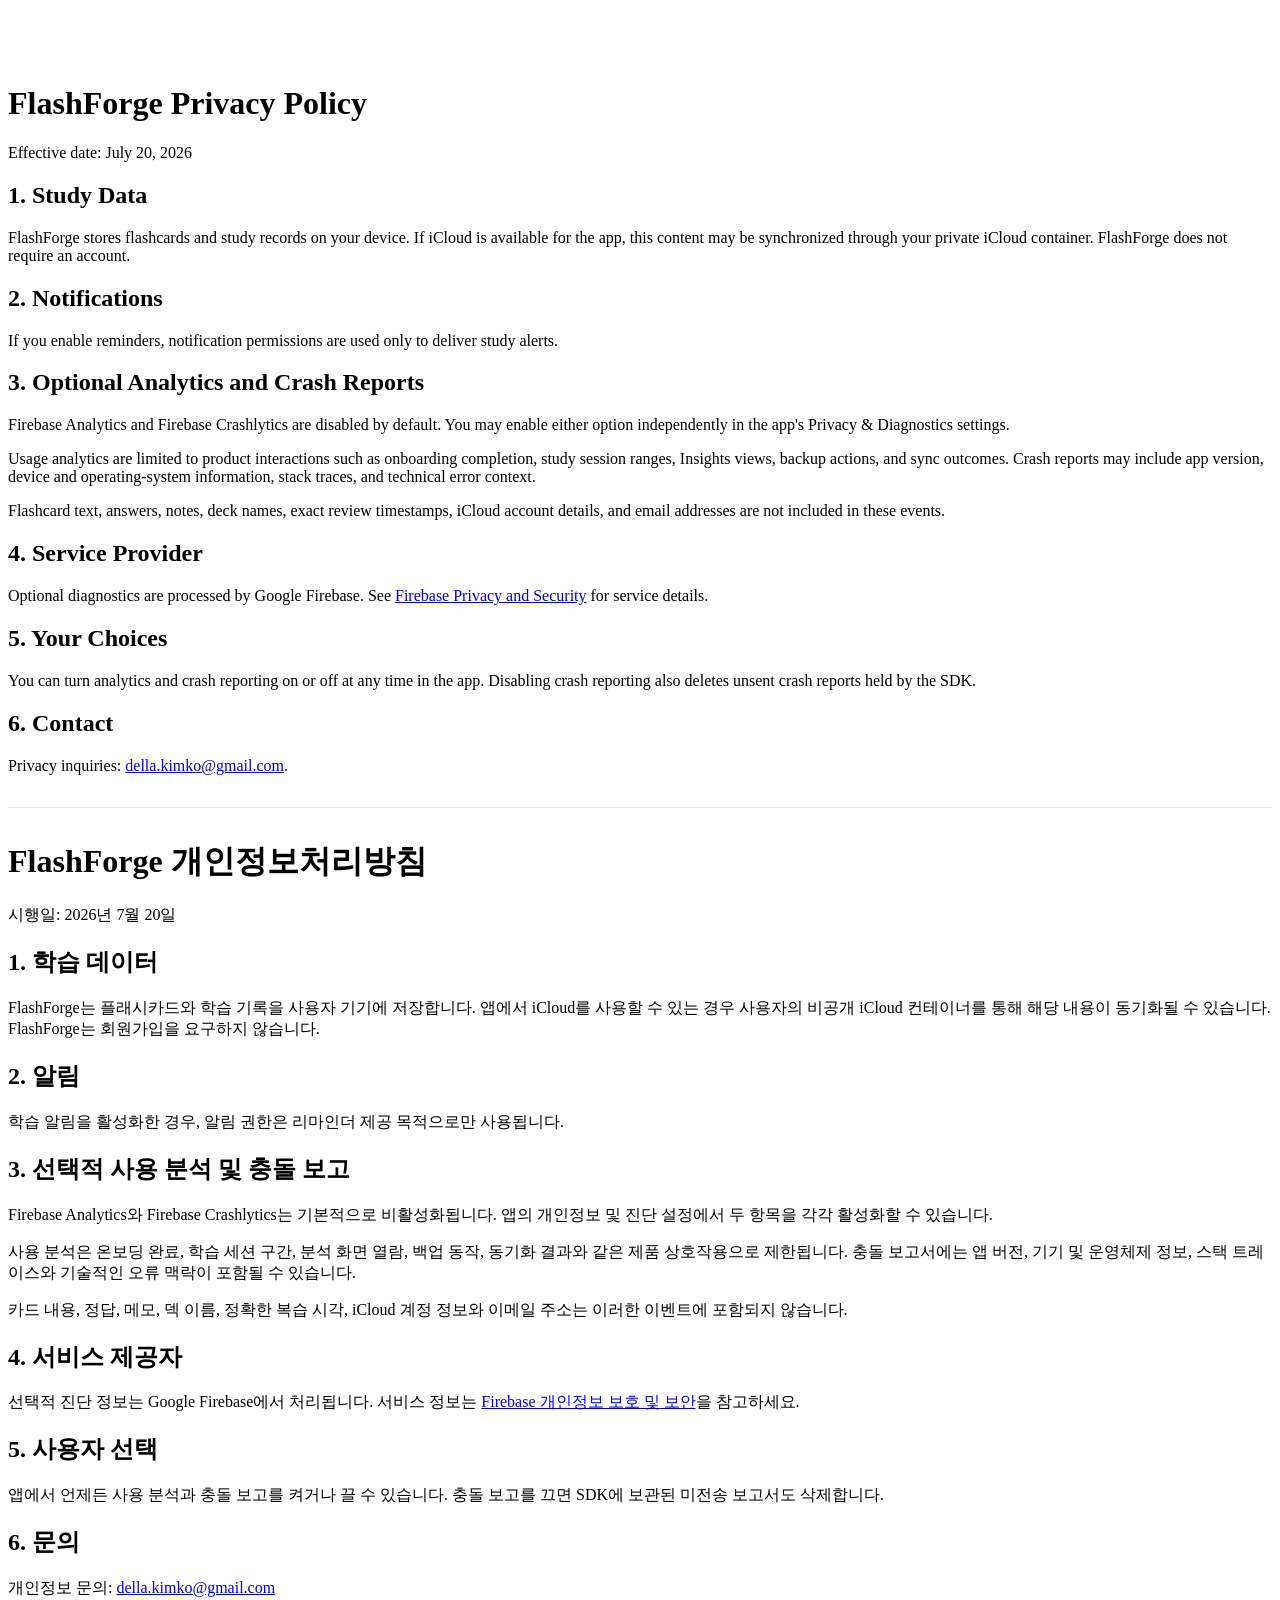
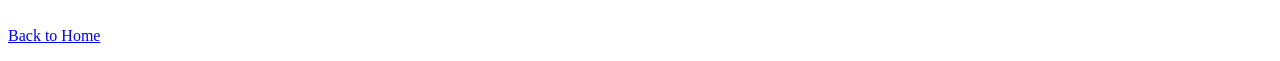
==== docs/privacy.html @ 67a9d77d "#1 동의 기반 Firebase 분석과 충돌 보고를 추가" ====
<!DOCTYPE html>
<html lang="en">
<head>
  <meta charset="UTF-8">
  <meta name="viewport" content="width=device-width, initial-scale=1.0">
  <title>FlashForge Privacy Policy</title>
  <link rel="preconnect" href="https://fonts.googleapis.com">
  <link rel="preconnect" href="https://fonts.gstatic.com" crossorigin>
  <link href="https://fonts.googleapis.com/css2?family=Space+Grotesk:wght@400;500;700&family=Noto+Sans+KR:wght@400;500;700&display=swap" rel="stylesheet">
  <link rel="stylesheet" href="assets/styles.css">
</head>
<body>
  <main class="section container" style="padding-top: 56px;">
    <h1>FlashForge Privacy Policy</h1>
    <p>Effective date: July 20, 2026</p>

    <h2>1. Study Data</h2>
    <p>FlashForge stores flashcards and study records on your device. If iCloud is available for the app, this content may be synchronized through your private iCloud container. FlashForge does not require an account.</p>

    <h2>2. Notifications</h2>
    <p>If you enable reminders, notification permissions are used only to deliver study alerts.</p>

    <h2>3. Optional Analytics and Crash Reports</h2>
    <p>Firebase Analytics and Firebase Crashlytics are disabled by default. You may enable either option independently in the app's Privacy &amp; Diagnostics settings.</p>
    <p>Usage analytics are limited to product interactions such as onboarding completion, study session ranges, Insights views, backup actions, and sync outcomes. Crash reports may include app version, device and operating-system information, stack traces, and technical error context.</p>
    <p>Flashcard text, answers, notes, deck names, exact review timestamps, iCloud account details, and email addresses are not included in these events.</p>

    <h2>4. Service Provider</h2>
    <p>Optional diagnostics are processed by Google Firebase. See <a href="https://firebase.google.com/support/privacy" target="_blank" rel="noreferrer">Firebase Privacy and Security</a> for service details.</p>

    <h2>5. Your Choices</h2>
    <p>You can turn analytics and crash reporting on or off at any time in the app. Disabling crash reporting also deletes unsent crash reports held by the SDK.</p>

    <h2>6. Contact</h2>
    <p>Privacy inquiries: <a href="mailto:della.kimko@gmail.com">della.kimko@gmail.com</a>.</p>

    <hr style="margin: 32px 0; border: 0; border-top: 1px solid #dbe5f3;">

    <h1>FlashForge 개인정보처리방침</h1>
    <p>시행일: 2026년 7월 20일</p>

    <h2>1. 학습 데이터</h2>
    <p>FlashForge는 플래시카드와 학습 기록을 사용자 기기에 저장합니다. 앱에서 iCloud를 사용할 수 있는 경우 사용자의 비공개 iCloud 컨테이너를 통해 해당 내용이 동기화될 수 있습니다. FlashForge는 회원가입을 요구하지 않습니다.</p>

    <h2>2. 알림</h2>
    <p>학습 알림을 활성화한 경우, 알림 권한은 리마인더 제공 목적으로만 사용됩니다.</p>

    <h2>3. 선택적 사용 분석 및 충돌 보고</h2>
    <p>Firebase Analytics와 Firebase Crashlytics는 기본적으로 비활성화됩니다. 앱의 개인정보 및 진단 설정에서 두 항목을 각각 활성화할 수 있습니다.</p>
    <p>사용 분석은 온보딩 완료, 학습 세션 구간, 분석 화면 열람, 백업 동작, 동기화 결과와 같은 제품 상호작용으로 제한됩니다. 충돌 보고서에는 앱 버전, 기기 및 운영체제 정보, 스택 트레이스와 기술적인 오류 맥락이 포함될 수 있습니다.</p>
    <p>카드 내용, 정답, 메모, 덱 이름, 정확한 복습 시각, iCloud 계정 정보와 이메일 주소는 이러한 이벤트에 포함되지 않습니다.</p>

    <h2>4. 서비스 제공자</h2>
    <p>선택적 진단 정보는 Google Firebase에서 처리됩니다. 서비스 정보는 <a href="https://firebase.google.com/support/privacy" target="_blank" rel="noreferrer">Firebase 개인정보 보호 및 보안</a>을 참고하세요.</p>

    <h2>5. 사용자 선택</h2>
    <p>앱에서 언제든 사용 분석과 충돌 보고를 켜거나 끌 수 있습니다. 충돌 보고를 끄면 SDK에 보관된 미전송 보고서도 삭제합니다.</p>

    <h2>6. 문의</h2>
    <p>개인정보 문의: <a href="mailto:della.kimko@gmail.com">della.kimko@gmail.com</a></p>

    <p style="margin-top: 28px;"><a href="index.html">Back to Home</a></p>
  </main>
</body>
</html>
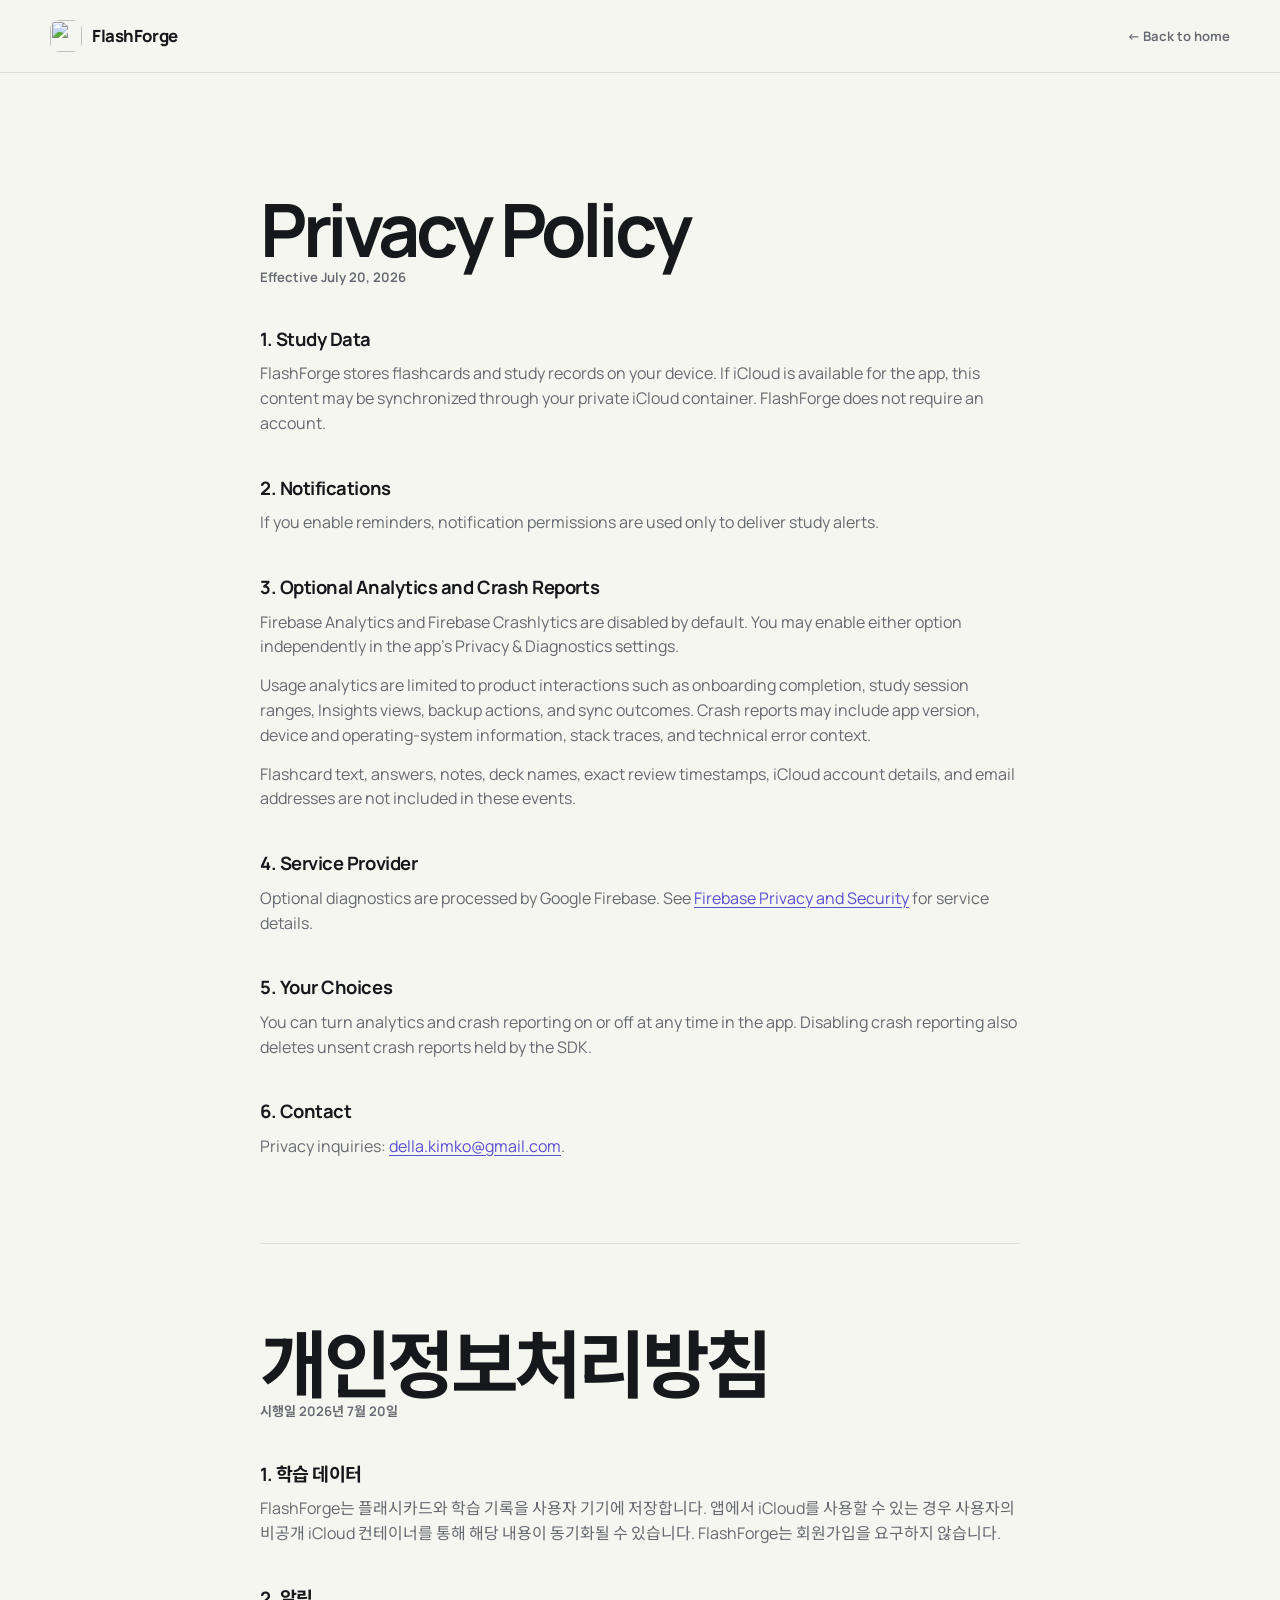
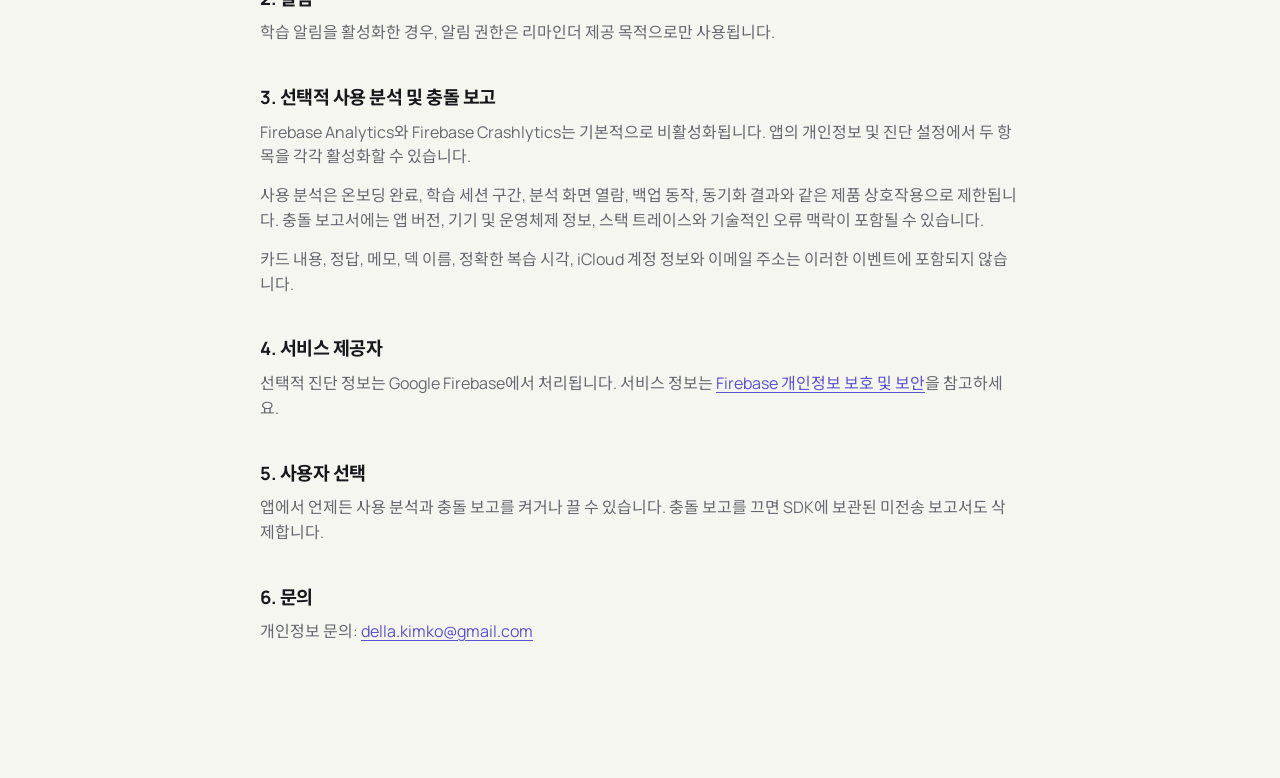
==== commit 9ae82e8c: "#4 소개 페이지를 앱 디자인 시스템에 맞춰 재설계" ====
--- a/docs/privacy.html
+++ b/docs/privacy.html
@@ -4,62 +4,74 @@
   <meta charset="UTF-8">
   <meta name="viewport" content="width=device-width, initial-scale=1.0">
   <title>FlashForge Privacy Policy</title>
+  <meta name="theme-color" content="#f6f6f1">
+  <link rel="icon" href="assets/flashforge-icon.png" type="image/png">
   <link rel="preconnect" href="https://fonts.googleapis.com">
   <link rel="preconnect" href="https://fonts.gstatic.com" crossorigin>
-  <link href="https://fonts.googleapis.com/css2?family=Space+Grotesk:wght@400;500;700&family=Noto+Sans+KR:wght@400;500;700&display=swap" rel="stylesheet">
+  <link href="https://fonts.googleapis.com/css2?family=Manrope:wght@400;500;600;700;800&amp;family=Noto+Sans+KR:wght@400;500;600;700&amp;display=swap" rel="stylesheet">
   <link rel="stylesheet" href="assets/styles.css">
 </head>
-<body>
-  <main class="section container" style="padding-top: 56px;">
-    <h1>FlashForge Privacy Policy</h1>
-    <p>Effective date: July 20, 2026</p>
+<body class="legal-page">
+  <header class="legal-header">
+    <nav class="legal-nav container">
+      <a class="brand" href="index.html" aria-label="FlashForge home">
+        <img src="assets/flashforge-icon.png" alt="">
+        <span>FlashForge</span>
+      </a>
+      <a class="legal-back" href="index.html">← Back to home</a>
+    </nav>
+  </header>
 
-    <h2>1. Study Data</h2>
-    <p>FlashForge stores flashcards and study records on your device. If iCloud is available for the app, this content may be synchronized through your private iCloud container. FlashForge does not require an account.</p>
+  <main class="legal-main">
+    <article lang="en">
+      <h1>Privacy Policy</h1>
+      <p class="legal-date">Effective July 20, 2026</p>
 
-    <h2>2. Notifications</h2>
-    <p>If you enable reminders, notification permissions are used only to deliver study alerts.</p>
+      <h2>1. Study Data</h2>
+      <p>FlashForge stores flashcards and study records on your device. If iCloud is available for the app, this content may be synchronized through your private iCloud container. FlashForge does not require an account.</p>
 
-    <h2>3. Optional Analytics and Crash Reports</h2>
-    <p>Firebase Analytics and Firebase Crashlytics are disabled by default. You may enable either option independently in the app's Privacy &amp; Diagnostics settings.</p>
-    <p>Usage analytics are limited to product interactions such as onboarding completion, study session ranges, Insights views, backup actions, and sync outcomes. Crash reports may include app version, device and operating-system information, stack traces, and technical error context.</p>
-    <p>Flashcard text, answers, notes, deck names, exact review timestamps, iCloud account details, and email addresses are not included in these events.</p>
+      <h2>2. Notifications</h2>
+      <p>If you enable reminders, notification permissions are used only to deliver study alerts.</p>
 
-    <h2>4. Service Provider</h2>
-    <p>Optional diagnostics are processed by Google Firebase. See <a href="https://firebase.google.com/support/privacy" target="_blank" rel="noreferrer">Firebase Privacy and Security</a> for service details.</p>
+      <h2>3. Optional Analytics and Crash Reports</h2>
+      <p>Firebase Analytics and Firebase Crashlytics are disabled by default. You may enable either option independently in the app's Privacy &amp; Diagnostics settings.</p>
+      <p>Usage analytics are limited to product interactions such as onboarding completion, study session ranges, Insights views, backup actions, and sync outcomes. Crash reports may include app version, device and operating-system information, stack traces, and technical error context.</p>
+      <p>Flashcard text, answers, notes, deck names, exact review timestamps, iCloud account details, and email addresses are not included in these events.</p>
 
-    <h2>5. Your Choices</h2>
-    <p>You can turn analytics and crash reporting on or off at any time in the app. Disabling crash reporting also deletes unsent crash reports held by the SDK.</p>
+      <h2>4. Service Provider</h2>
+      <p>Optional diagnostics are processed by Google Firebase. See <a href="https://firebase.google.com/support/privacy" target="_blank" rel="noreferrer">Firebase Privacy and Security</a> for service details.</p>
 
-    <h2>6. Contact</h2>
-    <p>Privacy inquiries: <a href="mailto:della.kimko@gmail.com">della.kimko@gmail.com</a>.</p>
+      <h2>5. Your Choices</h2>
+      <p>You can turn analytics and crash reporting on or off at any time in the app. Disabling crash reporting also deletes unsent crash reports held by the SDK.</p>
 
-    <hr style="margin: 32px 0; border: 0; border-top: 1px solid #dbe5f3;">
+      <h2>6. Contact</h2>
+      <p>Privacy inquiries: <a href="mailto:della.kimko@gmail.com">della.kimko@gmail.com</a>.</p>
+    </article>
 
-    <h1>FlashForge 개인정보처리방침</h1>
-    <p>시행일: 2026년 7월 20일</p>
+    <article lang="ko">
+      <h1>개인정보처리방침</h1>
+      <p class="legal-date">시행일 2026년 7월 20일</p>
 
-    <h2>1. 학습 데이터</h2>
-    <p>FlashForge는 플래시카드와 학습 기록을 사용자 기기에 저장합니다. 앱에서 iCloud를 사용할 수 있는 경우 사용자의 비공개 iCloud 컨테이너를 통해 해당 내용이 동기화될 수 있습니다. FlashForge는 회원가입을 요구하지 않습니다.</p>
+      <h2>1. 학습 데이터</h2>
+      <p>FlashForge는 플래시카드와 학습 기록을 사용자 기기에 저장합니다. 앱에서 iCloud를 사용할 수 있는 경우 사용자의 비공개 iCloud 컨테이너를 통해 해당 내용이 동기화될 수 있습니다. FlashForge는 회원가입을 요구하지 않습니다.</p>
 
-    <h2>2. 알림</h2>
-    <p>학습 알림을 활성화한 경우, 알림 권한은 리마인더 제공 목적으로만 사용됩니다.</p>
+      <h2>2. 알림</h2>
+      <p>학습 알림을 활성화한 경우, 알림 권한은 리마인더 제공 목적으로만 사용됩니다.</p>
 
-    <h2>3. 선택적 사용 분석 및 충돌 보고</h2>
-    <p>Firebase Analytics와 Firebase Crashlytics는 기본적으로 비활성화됩니다. 앱의 개인정보 및 진단 설정에서 두 항목을 각각 활성화할 수 있습니다.</p>
-    <p>사용 분석은 온보딩 완료, 학습 세션 구간, 분석 화면 열람, 백업 동작, 동기화 결과와 같은 제품 상호작용으로 제한됩니다. 충돌 보고서에는 앱 버전, 기기 및 운영체제 정보, 스택 트레이스와 기술적인 오류 맥락이 포함될 수 있습니다.</p>
-    <p>카드 내용, 정답, 메모, 덱 이름, 정확한 복습 시각, iCloud 계정 정보와 이메일 주소는 이러한 이벤트에 포함되지 않습니다.</p>
+      <h2>3. 선택적 사용 분석 및 충돌 보고</h2>
+      <p>Firebase Analytics와 Firebase Crashlytics는 기본적으로 비활성화됩니다. 앱의 개인정보 및 진단 설정에서 두 항목을 각각 활성화할 수 있습니다.</p>
+      <p>사용 분석은 온보딩 완료, 학습 세션 구간, 분석 화면 열람, 백업 동작, 동기화 결과와 같은 제품 상호작용으로 제한됩니다. 충돌 보고서에는 앱 버전, 기기 및 운영체제 정보, 스택 트레이스와 기술적인 오류 맥락이 포함될 수 있습니다.</p>
+      <p>카드 내용, 정답, 메모, 덱 이름, 정확한 복습 시각, iCloud 계정 정보와 이메일 주소는 이러한 이벤트에 포함되지 않습니다.</p>
 
-    <h2>4. 서비스 제공자</h2>
-    <p>선택적 진단 정보는 Google Firebase에서 처리됩니다. 서비스 정보는 <a href="https://firebase.google.com/support/privacy" target="_blank" rel="noreferrer">Firebase 개인정보 보호 및 보안</a>을 참고하세요.</p>
+      <h2>4. 서비스 제공자</h2>
+      <p>선택적 진단 정보는 Google Firebase에서 처리됩니다. 서비스 정보는 <a href="https://firebase.google.com/support/privacy" target="_blank" rel="noreferrer">Firebase 개인정보 보호 및 보안</a>을 참고하세요.</p>
 
-    <h2>5. 사용자 선택</h2>
-    <p>앱에서 언제든 사용 분석과 충돌 보고를 켜거나 끌 수 있습니다. 충돌 보고를 끄면 SDK에 보관된 미전송 보고서도 삭제합니다.</p>
+      <h2>5. 사용자 선택</h2>
+      <p>앱에서 언제든 사용 분석과 충돌 보고를 켜거나 끌 수 있습니다. 충돌 보고를 끄면 SDK에 보관된 미전송 보고서도 삭제합니다.</p>
 
-    <h2>6. 문의</h2>
-    <p>개인정보 문의: <a href="mailto:della.kimko@gmail.com">della.kimko@gmail.com</a></p>
-
-    <p style="margin-top: 28px;"><a href="index.html">Back to Home</a></p>
+      <h2>6. 문의</h2>
+      <p>개인정보 문의: <a href="mailto:della.kimko@gmail.com">della.kimko@gmail.com</a></p>
+    </article>
   </main>
 </body>
 </html>
--- a/docs/assets/styles.css
+++ b/docs/assets/styles.css
@@ -0,0 +1,967 @@
+:root {
+  color-scheme: light;
+  --bg: #f6f6f1;
+  --surface: #fffffc;
+  --surface-soft: #ecece7;
+  --text: #17181b;
+  --text-soft: #676970;
+  --line: #deded7;
+  --accent: #5a50d3;
+  --accent-hover: #4b42be;
+  --accent-soft: #ece9fb;
+  --dark: #111214;
+  --dark-surface: #1b1c1f;
+  --dark-line: #303137;
+  --dark-text: #f5f5f0;
+  --dark-muted: #a1a2a8;
+  --radius: 18px;
+  --container: 1180px;
+}
+
+* {
+  box-sizing: border-box;
+}
+
+html {
+  scroll-behavior: smooth;
+}
+
+html,
+body {
+  margin: 0;
+  padding: 0;
+}
+
+body {
+  min-height: 100vh;
+  background: var(--bg);
+  color: var(--text);
+  font-family: "Manrope", "Noto Sans KR", sans-serif;
+  line-height: 1.55;
+  -webkit-font-smoothing: antialiased;
+}
+
+a {
+  color: inherit;
+  text-decoration: none;
+}
+
+button,
+select {
+  font: inherit;
+}
+
+a:focus-visible,
+button:focus-visible,
+select:focus-visible {
+  outline: 3px solid color-mix(in srgb, var(--accent) 42%, transparent);
+  outline-offset: 3px;
+}
+
+.container {
+  width: min(var(--container), calc(100% - 48px));
+  margin: 0 auto;
+}
+
+.visually-hidden {
+  position: absolute;
+  width: 1px;
+  height: 1px;
+  padding: 0;
+  margin: -1px;
+  overflow: hidden;
+  clip: rect(0, 0, 0, 0);
+  white-space: nowrap;
+  border: 0;
+}
+
+.site-header {
+  position: sticky;
+  top: 0;
+  z-index: 20;
+  border-bottom: 1px solid color-mix(in srgb, var(--line) 80%, transparent);
+  background: color-mix(in srgb, var(--bg) 88%, transparent);
+  backdrop-filter: blur(18px);
+  -webkit-backdrop-filter: blur(18px);
+}
+
+.nav {
+  min-height: 72px;
+  display: flex;
+  align-items: center;
+  justify-content: space-between;
+  gap: 24px;
+}
+
+.brand {
+  display: inline-flex;
+  align-items: center;
+  gap: 10px;
+  font-size: 1.05rem;
+  font-weight: 750;
+  letter-spacing: -0.025em;
+}
+
+.brand img {
+  width: 32px;
+  height: 32px;
+  border-radius: 9px;
+}
+
+.nav-right {
+  display: flex;
+  align-items: center;
+  gap: 22px;
+}
+
+.nav-right > a {
+  color: var(--text-soft);
+  font-size: 0.9rem;
+  font-weight: 600;
+  transition: color 160ms ease;
+}
+
+.nav-right > a:hover {
+  color: var(--text);
+}
+
+.nav-right .nav-store {
+  display: inline-flex;
+  align-items: center;
+  gap: 7px;
+  padding: 9px 13px;
+  border: 1px solid var(--line);
+  border-radius: 12px;
+  background: var(--surface);
+  color: var(--text);
+}
+
+.lang-wrap select {
+  padding: 9px 28px 9px 10px;
+  border: 1px solid var(--line);
+  border-radius: 10px;
+  background: var(--surface);
+  color: var(--text);
+  font-size: 0.8rem;
+  font-weight: 700;
+  cursor: pointer;
+}
+
+.hero {
+  min-height: calc(100vh - 72px);
+  padding-top: clamp(72px, 10vw, 132px);
+  padding-bottom: clamp(72px, 9vw, 120px);
+  display: grid;
+  grid-template-columns: minmax(0, 1.12fr) minmax(380px, 0.88fr);
+  gap: clamp(48px, 7vw, 96px);
+  align-items: center;
+}
+
+.eyebrow,
+.section-label {
+  margin: 0;
+  color: var(--text-soft);
+  font-size: 0.74rem;
+  font-weight: 750;
+  letter-spacing: 0.16em;
+}
+
+.eyebrow {
+  display: flex;
+  align-items: center;
+  gap: 10px;
+}
+
+.eyebrow > span:first-child {
+  width: 7px;
+  height: 7px;
+  border-radius: 50%;
+  background: var(--accent);
+}
+
+.hero h1 {
+  max-width: 760px;
+  margin: 24px 0 0;
+  font-size: clamp(3.6rem, 7.4vw, 7rem);
+  line-height: 0.92;
+  letter-spacing: -0.07em;
+  font-weight: 800;
+}
+
+.hero h1 span {
+  display: block;
+}
+
+.hero h1 span:last-child {
+  color: var(--accent);
+}
+
+.hero-sub {
+  max-width: 620px;
+  margin: 34px 0 0;
+  color: var(--text);
+  font-size: clamp(1.12rem, 1.8vw, 1.38rem);
+  font-weight: 600;
+  letter-spacing: -0.025em;
+}
+
+.hero-desc {
+  max-width: 610px;
+  margin: 12px 0 0;
+  color: var(--text-soft);
+  font-size: 1rem;
+}
+
+.cta-row {
+  margin-top: 32px;
+  display: flex;
+  flex-wrap: wrap;
+  gap: 10px;
+}
+
+.btn {
+  min-height: 52px;
+  padding: 0 18px;
+  display: inline-flex;
+  align-items: center;
+  justify-content: center;
+  gap: 12px;
+  border: 1px solid transparent;
+  border-radius: 14px;
+  font-size: 0.92rem;
+  font-weight: 700;
+  transition: background 160ms ease, border-color 160ms ease, color 160ms ease;
+}
+
+.btn-primary {
+  background: var(--accent);
+  color: #fff;
+}
+
+.btn-primary:hover {
+  background: var(--accent-hover);
+}
+
+.btn-secondary {
+  border-color: var(--line);
+  background: var(--surface);
+  color: var(--text);
+}
+
+.btn-secondary:hover {
+  border-color: color-mix(in srgb, var(--text-soft) 50%, var(--line));
+}
+
+.trust-row {
+  margin: 28px 0 0;
+  padding: 0;
+  display: flex;
+  flex-wrap: wrap;
+  gap: 10px 18px;
+  list-style: none;
+  color: var(--text-soft);
+  font-size: 0.82rem;
+  font-weight: 600;
+}
+
+.trust-row li {
+  display: flex;
+  align-items: center;
+  gap: 8px;
+}
+
+.trust-row li::before {
+  content: "✓";
+  color: var(--accent);
+  font-weight: 800;
+}
+
+.product-preview {
+  position: relative;
+  width: min(100%, 470px);
+  justify-self: end;
+  padding: 30px;
+  border: 1px solid var(--dark-line);
+  border-radius: 30px;
+  background: var(--dark);
+  color: var(--dark-text);
+  box-shadow: 0 28px 70px rgba(17, 18, 20, 0.16);
+}
+
+.preview-topline {
+  display: flex;
+  align-items: center;
+  gap: 9px;
+  color: var(--dark-muted);
+  font-size: 0.72rem;
+  font-weight: 750;
+  letter-spacing: 0.15em;
+}
+
+.preview-dot {
+  width: 6px;
+  height: 6px;
+  border-radius: 50%;
+  background: #8078f2;
+}
+
+.product-preview > h2 {
+  margin: 13px 0 16px;
+  font-size: clamp(2.1rem, 4vw, 2.85rem);
+  line-height: 1;
+  letter-spacing: -0.055em;
+}
+
+.preview-filter {
+  width: fit-content;
+  padding: 8px 11px;
+  display: flex;
+  gap: 18px;
+  align-items: center;
+  border-radius: 10px;
+  background: #242529;
+  color: var(--dark-text);
+  font-size: 0.78rem;
+  font-weight: 650;
+}
+
+.preview-status {
+  margin: 12px 0 20px;
+  display: flex;
+  gap: 8px;
+  align-items: center;
+  color: var(--dark-muted);
+  font-size: 0.74rem;
+  font-weight: 600;
+}
+
+.preview-status span:first-child {
+  color: #8078f2;
+}
+
+.preview-card {
+  padding: 22px;
+  border: 1px solid var(--dark-line);
+  border-radius: 18px;
+  background: var(--dark-surface);
+}
+
+.preview-card-head {
+  display: flex;
+  align-items: center;
+  justify-content: space-between;
+}
+
+.preview-symbol {
+  width: 40px;
+  height: 40px;
+  display: grid;
+  place-items: center;
+  border-radius: 12px;
+  background: #27283b;
+  color: #918af9;
+  font-weight: 800;
+}
+
+.preview-label {
+  padding: 5px 9px;
+  border-radius: 8px;
+  background: #27243e;
+  color: #9c96ff;
+  font-size: 0.62rem;
+  font-weight: 800;
+  letter-spacing: 0.1em;
+}
+
+.preview-card h3 {
+  margin: 26px 0 8px;
+  font-size: 1.35rem;
+  line-height: 1.22;
+  letter-spacing: -0.035em;
+}
+
+.preview-card p {
+  margin: 0;
+  color: var(--dark-muted);
+  font-size: 0.78rem;
+}
+
+.preview-action {
+  margin-top: 22px;
+  padding: 12px;
+  border-radius: 11px;
+  background: #8078f2;
+  color: #fff;
+  text-align: center;
+  font-size: 0.78rem;
+  font-weight: 750;
+}
+
+.preview-insight {
+  margin-top: 12px;
+  padding: 17px 18px;
+  display: grid;
+  grid-template-columns: auto 1fr auto;
+  align-items: end;
+  gap: 12px;
+  border: 1px solid var(--dark-line);
+  border-radius: 16px;
+  background: var(--dark-surface);
+}
+
+.preview-insight span {
+  display: block;
+  color: var(--dark-muted);
+  font-size: 0.56rem;
+  font-weight: 750;
+  letter-spacing: 0.12em;
+}
+
+.preview-insight strong {
+  display: block;
+  margin-top: 2px;
+  font-size: 1.75rem;
+  line-height: 1;
+}
+
+.preview-insight p {
+  margin: 0;
+  color: var(--dark-muted);
+  font-size: 0.7rem;
+}
+
+.preview-bars {
+  height: 44px;
+  display: flex;
+  align-items: end;
+  gap: 4px;
+}
+
+.preview-bars i {
+  width: 6px;
+  min-height: 6px;
+  border-radius: 3px;
+  background: #8078f2;
+}
+
+.section {
+  padding-top: clamp(80px, 10vw, 136px);
+  padding-bottom: clamp(80px, 10vw, 136px);
+}
+
+.section-intro {
+  max-width: 760px;
+}
+
+.section-intro h2,
+.routine-heading h2,
+.support-copy h2 {
+  margin: 18px 0 0;
+  font-size: clamp(2.2rem, 4.8vw, 4.6rem);
+  line-height: 1.02;
+  letter-spacing: -0.06em;
+}
+
+.section-intro > p:last-child,
+.support-copy > p {
+  max-width: 640px;
+  margin: 20px 0 0;
+  color: var(--text-soft);
+  font-size: 1.02rem;
+}
+
+.feature-grid {
+  margin-top: 56px;
+  display: grid;
+  grid-template-columns: repeat(3, minmax(0, 1fr));
+  gap: 12px;
+}
+
+.feature-card {
+  min-height: 330px;
+  padding: 26px;
+  display: flex;
+  flex-direction: column;
+  border: 1px solid var(--line);
+  border-radius: var(--radius);
+  background: var(--surface);
+}
+
+.feature-number {
+  color: var(--accent);
+  font-size: 0.72rem;
+  font-weight: 800;
+  letter-spacing: 0.12em;
+}
+
+.feature-card h3 {
+  margin: auto 0 10px;
+  font-size: 1.45rem;
+  line-height: 1.15;
+  letter-spacing: -0.035em;
+}
+
+.feature-card p {
+  margin: 0;
+  color: var(--text-soft);
+  font-size: 0.92rem;
+}
+
+.feature-card-accent {
+  background: var(--accent-soft);
+}
+
+.mini-heatmap {
+  margin-top: 24px;
+  display: grid;
+  grid-template-columns: repeat(7, 1fr);
+  gap: 5px;
+}
+
+.mini-heatmap i {
+  aspect-ratio: 1;
+  border: 1px solid color-mix(in srgb, var(--line) 80%, transparent);
+  border-radius: 4px;
+  background: color-mix(in srgb, var(--surface) 72%, transparent);
+}
+
+.mini-heatmap i.mid {
+  background: color-mix(in srgb, var(--accent) 48%, var(--surface));
+}
+
+.mini-heatmap i.on {
+  background: var(--accent);
+}
+
+.routine-section {
+  padding: clamp(80px, 10vw, 136px) 0;
+  background: var(--dark);
+  color: var(--dark-text);
+}
+
+.routine-layout {
+  display: grid;
+  grid-template-columns: 0.9fr 1.1fr;
+  gap: clamp(54px, 8vw, 120px);
+}
+
+.routine-heading {
+  align-self: start;
+  position: sticky;
+  top: 112px;
+}
+
+.routine-heading .section-label {
+  color: #918af9;
+}
+
+.routine-heading h2 {
+  max-width: 520px;
+}
+
+.flow-list {
+  margin: 0;
+  padding: 0;
+  list-style: none;
+}
+
+.flow-list li {
+  min-height: 154px;
+  padding: 24px 0;
+  display: grid;
+  grid-template-columns: 56px 1fr;
+  gap: 16px;
+  border-top: 1px solid var(--dark-line);
+}
+
+.flow-list li:last-child {
+  border-bottom: 1px solid var(--dark-line);
+}
+
+.flow-list > li > span {
+  color: #918af9;
+  font-size: 0.72rem;
+  font-weight: 800;
+}
+
+.flow-list h3 {
+  margin: 0;
+  font-size: 1.45rem;
+  letter-spacing: -0.035em;
+}
+
+.flow-list p {
+  max-width: 560px;
+  margin: 8px 0 0;
+  color: var(--dark-muted);
+  font-size: 0.94rem;
+}
+
+.support-panel {
+  padding: clamp(28px, 5vw, 64px);
+  display: grid;
+  grid-template-columns: 0.8fr 1.2fr;
+  gap: clamp(42px, 8vw, 110px);
+  border: 1px solid var(--line);
+  border-radius: 24px;
+  background: var(--surface);
+}
+
+.support-copy h2 {
+  font-size: clamp(2.1rem, 4vw, 3.6rem);
+}
+
+.coffee-link {
+  width: fit-content;
+  margin-top: 28px;
+  min-height: 48px;
+  padding: 0 16px;
+  display: inline-flex;
+  align-items: center;
+  gap: 12px;
+  border-radius: 13px;
+  background: var(--accent);
+  color: #fff;
+  font-size: 0.88rem;
+  font-weight: 750;
+}
+
+.wallet-list {
+  align-self: center;
+}
+
+.wallet {
+  padding: 17px 0;
+  display: flex;
+  align-items: center;
+  justify-content: space-between;
+  gap: 18px;
+  border-top: 1px solid var(--line);
+}
+
+.wallet:last-child {
+  border-bottom: 1px solid var(--line);
+}
+
+.wallet span {
+  display: block;
+  margin-bottom: 4px;
+  color: var(--text-soft);
+  font-size: 0.68rem;
+  font-weight: 800;
+  letter-spacing: 0.1em;
+}
+
+.wallet code {
+  display: block;
+  max-width: 480px;
+  color: var(--text);
+  font-size: 0.74rem;
+  word-break: break-all;
+}
+
+.copy-btn {
+  flex: 0 0 auto;
+  padding: 8px 12px;
+  border: 1px solid var(--line);
+  border-radius: 10px;
+  background: var(--surface-soft);
+  color: var(--text);
+  font-size: 0.76rem;
+  font-weight: 750;
+  cursor: pointer;
+}
+
+.site-footer {
+  border-top: 1px solid var(--line);
+  background: var(--surface);
+}
+
+.footer-inner {
+  min-height: 112px;
+  padding-top: 24px;
+  padding-bottom: 24px;
+  display: flex;
+  align-items: center;
+  justify-content: space-between;
+  gap: 24px;
+}
+
+.footer-brand {
+  margin: 0;
+  color: var(--text);
+  font-size: 0.98rem;
+  font-weight: 800;
+}
+
+.footer-inner p:not(.footer-brand) {
+  margin: 4px 0 0;
+  color: var(--text-soft);
+  font-size: 0.75rem;
+}
+
+.footer-links {
+  display: flex;
+  flex-wrap: wrap;
+  gap: 18px;
+  color: var(--text-soft);
+  font-size: 0.78rem;
+  font-weight: 650;
+}
+
+.footer-links a:hover {
+  color: var(--text);
+}
+
+.toast {
+  position: fixed;
+  left: 50%;
+  bottom: 24px;
+  z-index: 30;
+  padding: 10px 14px;
+  border: 1px solid var(--dark-line);
+  border-radius: 11px;
+  background: var(--dark);
+  color: var(--dark-text);
+  font-size: 0.78rem;
+  opacity: 0;
+  pointer-events: none;
+  transform: translate(-50%, 12px);
+  transition: opacity 180ms ease, transform 180ms ease;
+}
+
+.toast.show {
+  opacity: 1;
+  transform: translate(-50%, 0);
+}
+
+.legal-page {
+  background: var(--bg);
+}
+
+.legal-header {
+  border-bottom: 1px solid var(--line);
+}
+
+.legal-nav {
+  min-height: 72px;
+  display: flex;
+  align-items: center;
+  justify-content: space-between;
+}
+
+.legal-back {
+  color: var(--text-soft);
+  font-size: 0.82rem;
+  font-weight: 650;
+}
+
+.legal-back:hover {
+  color: var(--text);
+}
+
+.legal-main {
+  width: min(760px, calc(100% - 48px));
+  margin: 0 auto;
+  padding: clamp(72px, 10vw, 120px) 0;
+}
+
+.legal-main article + article {
+  margin-top: 84px;
+  padding-top: 84px;
+  border-top: 1px solid var(--line);
+}
+
+.legal-main h1 {
+  margin: 0;
+  font-size: clamp(2.4rem, 6vw, 4.6rem);
+  line-height: 1;
+  letter-spacing: -0.06em;
+}
+
+.legal-date {
+  margin: 18px 0 48px;
+  color: var(--text-soft);
+  font-size: 0.82rem;
+  font-weight: 650;
+}
+
+.legal-main h2 {
+  margin: 38px 0 8px;
+  font-size: 1.15rem;
+  letter-spacing: -0.025em;
+}
+
+.legal-main p {
+  margin: 0 0 14px;
+  color: var(--text-soft);
+}
+
+.legal-main a {
+  color: var(--accent);
+  text-decoration: underline;
+  text-underline-offset: 3px;
+}
+
+@media (prefers-color-scheme: dark) {
+  :root {
+    color-scheme: dark;
+    --bg: #111214;
+    --surface: #1b1c1f;
+    --surface-soft: #242529;
+    --text: #f5f5f0;
+    --text-soft: #a1a2a8;
+    --line: #303137;
+    --accent: #8078f2;
+    --accent-hover: #918af9;
+    --accent-soft: #24223a;
+  }
+
+  .site-header {
+    background: color-mix(in srgb, var(--bg) 88%, transparent);
+  }
+
+  .product-preview {
+    box-shadow: none;
+  }
+
+  .routine-section {
+    background: #090a0b;
+  }
+}
+
+@media (max-width: 940px) {
+  .hero {
+    min-height: auto;
+    grid-template-columns: 1fr;
+  }
+
+  .product-preview {
+    width: min(100%, 620px);
+    justify-self: start;
+  }
+
+  .feature-grid {
+    grid-template-columns: 1fr;
+  }
+
+  .feature-card {
+    min-height: 250px;
+  }
+
+  .routine-layout,
+  .support-panel {
+    grid-template-columns: 1fr;
+  }
+
+  .routine-heading {
+    position: static;
+  }
+}
+
+@media (max-width: 680px) {
+  .container {
+    width: min(var(--container), calc(100% - 32px));
+  }
+
+  .nav {
+    min-height: 64px;
+  }
+
+  .nav-right {
+    gap: 8px;
+  }
+
+  .nav-right > a:not(.nav-store) {
+    display: none;
+  }
+
+  .nav-store {
+    font-size: 0.76rem !important;
+  }
+
+  .hero {
+    padding-top: 64px;
+    padding-bottom: 80px;
+    gap: 54px;
+  }
+
+  .hero h1 {
+    font-size: clamp(3.3rem, 17vw, 5.1rem);
+  }
+
+  .hero-sub {
+    margin-top: 28px;
+  }
+
+  .cta-row {
+    display: grid;
+  }
+
+  .btn {
+    width: 100%;
+  }
+
+  .trust-row {
+    display: grid;
+  }
+
+  .product-preview {
+    padding: 22px;
+    border-radius: 24px;
+  }
+
+  .preview-insight {
+    grid-template-columns: auto 1fr;
+  }
+
+  .preview-bars {
+    display: none;
+  }
+
+  .section-intro h2,
+  .routine-heading h2,
+  .support-copy h2 {
+    font-size: 2.5rem;
+  }
+
+  .feature-grid {
+    margin-top: 36px;
+  }
+
+  .support-panel {
+    padding: 24px;
+    border-radius: 20px;
+  }
+
+  .wallet {
+    align-items: flex-start;
+  }
+
+  .wallet code {
+    max-width: 210px;
+  }
+
+  .footer-inner {
+    align-items: flex-start;
+    flex-direction: column;
+  }
+
+  .legal-main {
+    width: min(760px, calc(100% - 32px));
+  }
+}
+
+@media (prefers-reduced-motion: reduce) {
+  html {
+    scroll-behavior: auto;
+  }
+
+  *,
+  *::before,
+  *::after {
+    transition-duration: 0.01ms !important;
+    animation-duration: 0.01ms !important;
+    animation-iteration-count: 1 !important;
+  }
+}
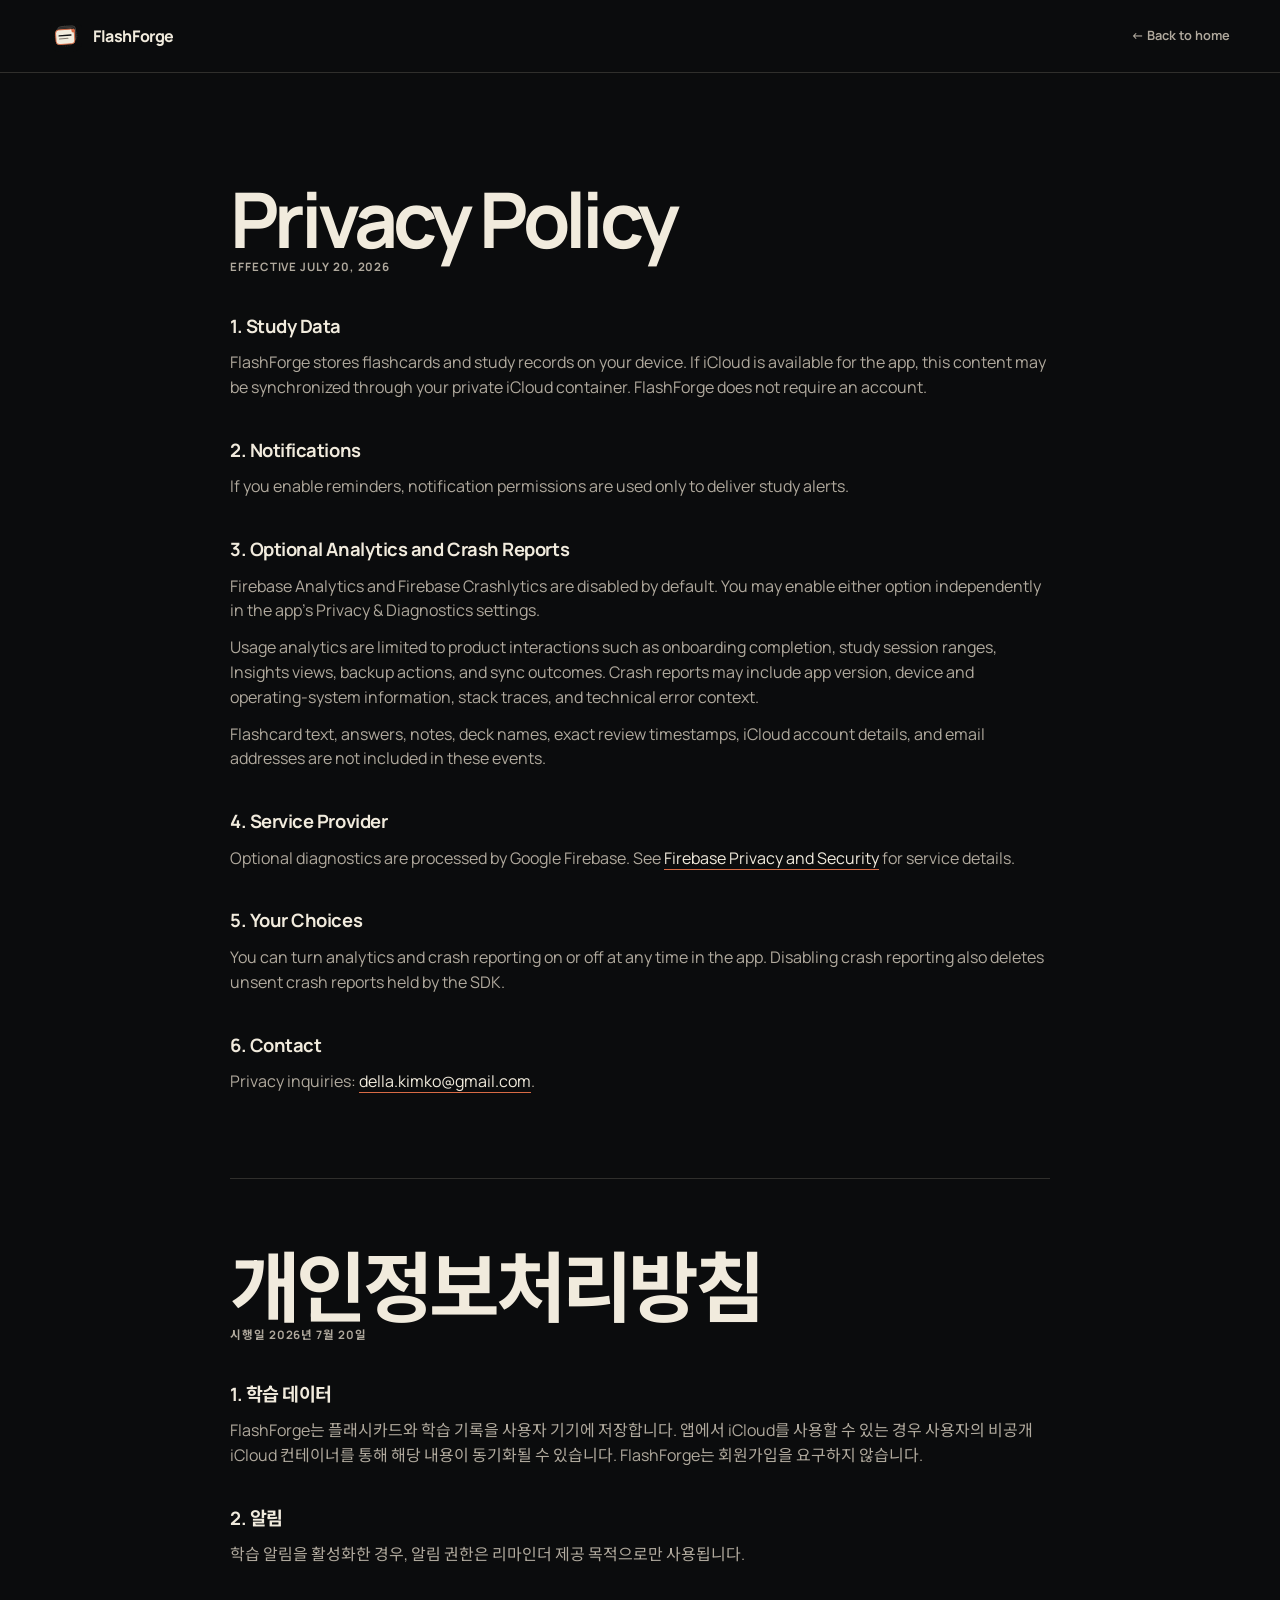
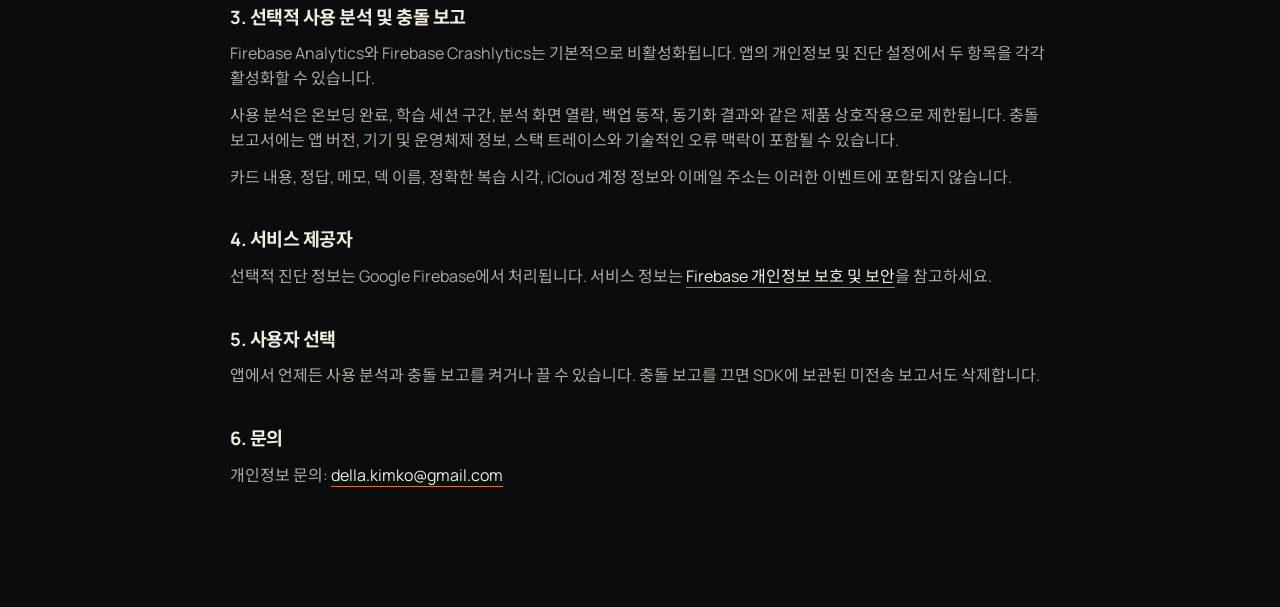
==== commit 92248a52: "feat: refresh FlashForge design for 1.2.0" ====
--- a/docs/privacy.html
+++ b/docs/privacy.html
@@ -4,8 +4,8 @@
   <meta charset="UTF-8">
   <meta name="viewport" content="width=device-width, initial-scale=1.0">
   <title>FlashForge Privacy Policy</title>
-  <meta name="theme-color" content="#f6f6f1">
-  <link rel="icon" href="assets/flashforge-icon.png" type="image/png">
+  <meta name="theme-color" content="#0b0c0d">
+  <link rel="icon" href="assets/brand-mark.svg" type="image/svg+xml">
   <link rel="preconnect" href="https://fonts.googleapis.com">
   <link rel="preconnect" href="https://fonts.gstatic.com" crossorigin>
   <link href="https://fonts.googleapis.com/css2?family=Manrope:wght@400;500;600;700;800&amp;family=Noto+Sans+KR:wght@400;500;600;700&amp;display=swap" rel="stylesheet">
@@ -15,7 +15,7 @@
   <header class="legal-header">
     <nav class="legal-nav container">
       <a class="brand" href="index.html" aria-label="FlashForge home">
-        <img src="assets/flashforge-icon.png" alt="">
+        <img src="assets/brand-mark.svg" alt="">
         <span>FlashForge</span>
       </a>
       <a class="legal-back" href="index.html">← Back to home</a>
--- a/docs/assets/styles.css
+++ b/docs/assets/styles.css
@@ -1,20 +1,17 @@
 :root {
-  color-scheme: light;
-  --bg: #f6f6f1;
-  --surface: #fffffc;
-  --surface-soft: #ecece7;
-  --text: #17181b;
-  --text-soft: #676970;
-  --line: #deded7;
-  --accent: #5a50d3;
-  --accent-hover: #4b42be;
-  --accent-soft: #ece9fb;
-  --dark: #111214;
-  --dark-surface: #1b1c1f;
-  --dark-line: #303137;
-  --dark-text: #f5f5f0;
-  --dark-muted: #a1a2a8;
-  --radius: 18px;
+  color-scheme: dark;
+  --bg: #0b0c0d;
+  --surface: #141516;
+  --surface-raised: #191a1b;
+  --surface-soft: #202123;
+  --paper: #f1ebdd;
+  --paper-muted: #b0a99d;
+  --ink: #111214;
+  --line: #302f2c;
+  --line-strong: #47443f;
+  --copper: #d96b45;
+  --copper-deep: #a8472b;
+  --sage: #74a98e;
   --container: 1180px;
 }
 
@@ -34,8 +31,9 @@
 
 body {
   min-height: 100vh;
+  overflow-x: hidden;
   background: var(--bg);
-  color: var(--text);
+  color: var(--paper);
   font-family: "Manrope", "Noto Sans KR", sans-serif;
   line-height: 1.55;
   -webkit-font-smoothing: antialiased;
@@ -54,8 +52,8 @@
 a:focus-visible,
 button:focus-visible,
 select:focus-visible {
-  outline: 3px solid color-mix(in srgb, var(--accent) 42%, transparent);
-  outline-offset: 3px;
+  outline: 2px solid var(--copper);
+  outline-offset: 4px;
 }
 
 .container {
@@ -79,10 +77,10 @@
   position: sticky;
   top: 0;
   z-index: 20;
-  border-bottom: 1px solid color-mix(in srgb, var(--line) 80%, transparent);
-  background: color-mix(in srgb, var(--bg) 88%, transparent);
-  backdrop-filter: blur(18px);
-  -webkit-backdrop-filter: blur(18px);
+  border-bottom: 1px solid color-mix(in srgb, var(--line) 82%, transparent);
+  background: color-mix(in srgb, var(--bg) 92%, transparent);
+  backdrop-filter: blur(16px);
+  -webkit-backdrop-filter: blur(16px);
 }
 
 .nav {
@@ -90,14 +88,14 @@
   display: flex;
   align-items: center;
   justify-content: space-between;
-  gap: 24px;
+  gap: 28px;
 }
 
 .brand {
   display: inline-flex;
   align-items: center;
-  gap: 10px;
-  font-size: 1.05rem;
+  gap: 11px;
+  font-size: 1rem;
   font-weight: 750;
   letter-spacing: -0.025em;
 }
@@ -111,79 +109,69 @@
 .nav-right {
   display: flex;
   align-items: center;
-  gap: 22px;
+  gap: 24px;
 }
 
 .nav-right > a {
-  color: var(--text-soft);
-  font-size: 0.9rem;
-  font-weight: 600;
+  color: var(--paper-muted);
+  font-size: 0.84rem;
+  font-weight: 650;
   transition: color 160ms ease;
 }
 
 .nav-right > a:hover {
-  color: var(--text);
-}
-
-.nav-right .nav-store {
-  display: inline-flex;
-  align-items: center;
-  gap: 7px;
-  padding: 9px 13px;
+  color: var(--paper);
+}
+
+.lang-wrap select {
+  min-width: 58px;
+  padding: 8px 10px;
   border: 1px solid var(--line);
-  border-radius: 12px;
+  border-radius: 9px;
   background: var(--surface);
-  color: var(--text);
-}
-
-.lang-wrap select {
-  padding: 9px 28px 9px 10px;
-  border: 1px solid var(--line);
-  border-radius: 10px;
-  background: var(--surface);
-  color: var(--text);
-  font-size: 0.8rem;
-  font-weight: 700;
+  color: var(--paper);
+  font-size: 0.75rem;
+  font-weight: 750;
   cursor: pointer;
 }
 
 .hero {
   min-height: calc(100vh - 72px);
-  padding-top: clamp(72px, 10vw, 132px);
-  padding-bottom: clamp(72px, 9vw, 120px);
+  padding-top: clamp(68px, 9vw, 120px);
+  padding-bottom: clamp(84px, 10vw, 136px);
   display: grid;
-  grid-template-columns: minmax(0, 1.12fr) minmax(380px, 0.88fr);
-  gap: clamp(48px, 7vw, 96px);
+  grid-template-columns: minmax(0, 1.05fr) minmax(400px, 0.95fr);
+  gap: clamp(52px, 8vw, 108px);
   align-items: center;
 }
 
 .eyebrow,
 .section-label {
   margin: 0;
-  color: var(--text-soft);
-  font-size: 0.74rem;
-  font-weight: 750;
-  letter-spacing: 0.16em;
+  color: var(--paper-muted);
+  font-size: 0.7rem;
+  font-weight: 750;
+  letter-spacing: 0.18em;
 }
 
 .eyebrow {
   display: flex;
   align-items: center;
-  gap: 10px;
+  gap: 11px;
 }
 
 .eyebrow > span:first-child {
   width: 7px;
   height: 7px;
   border-radius: 50%;
-  background: var(--accent);
+  background: var(--copper);
 }
 
 .hero h1 {
-  max-width: 760px;
-  margin: 24px 0 0;
-  font-size: clamp(3.6rem, 7.4vw, 7rem);
-  line-height: 0.92;
+  max-width: 700px;
+  margin: 25px 0 0;
+  font-size: clamp(3.75rem, 7.2vw, 6.9rem);
+  line-height: 0.91;
   letter-spacing: -0.07em;
   font-weight: 800;
 }
@@ -193,326 +181,342 @@
 }
 
 .hero h1 span:last-child {
-  color: var(--accent);
+  color: var(--copper);
 }
 
 .hero-sub {
-  max-width: 620px;
-  margin: 34px 0 0;
-  color: var(--text);
-  font-size: clamp(1.12rem, 1.8vw, 1.38rem);
+  max-width: 610px;
+  margin: 36px 0 0;
+  font-size: clamp(1.05rem, 1.6vw, 1.28rem);
   font-weight: 600;
   letter-spacing: -0.025em;
 }
 
 .hero-desc {
-  max-width: 610px;
-  margin: 12px 0 0;
-  color: var(--text-soft);
-  font-size: 1rem;
-}
-
-.cta-row {
+  max-width: 570px;
+  margin: 13px 0 0;
+  color: var(--paper-muted);
+  font-size: 0.95rem;
+}
+
+.store-row {
   margin-top: 32px;
   display: flex;
   flex-wrap: wrap;
-  gap: 10px;
-}
-
-.btn {
-  min-height: 52px;
-  padding: 0 18px;
+  align-items: center;
+  gap: 20px;
+}
+
+.app-store-link {
+  display: inline-flex;
+  min-height: 40px;
+  line-height: 0;
+}
+
+.app-store-link img {
+  display: block;
+  width: auto;
+  height: 40px;
+}
+
+.source-link {
   display: inline-flex;
   align-items: center;
-  justify-content: center;
-  gap: 12px;
-  border: 1px solid transparent;
-  border-radius: 14px;
-  font-size: 0.92rem;
-  font-weight: 700;
-  transition: background 160ms ease, border-color 160ms ease, color 160ms ease;
-}
-
-.btn-primary {
-  background: var(--accent);
-  color: #fff;
-}
-
-.btn-primary:hover {
-  background: var(--accent-hover);
-}
-
-.btn-secondary {
-  border-color: var(--line);
-  background: var(--surface);
-  color: var(--text);
-}
-
-.btn-secondary:hover {
-  border-color: color-mix(in srgb, var(--text-soft) 50%, var(--line));
+  gap: 9px;
+  border-bottom: 1px solid var(--line-strong);
+  color: var(--paper-muted);
+  font-size: 0.86rem;
+  font-weight: 650;
+  transition: color 160ms ease, border-color 160ms ease;
+}
+
+.source-link:hover {
+  border-color: var(--copper);
+  color: var(--paper);
 }
 
 .trust-row {
-  margin: 28px 0 0;
+  margin: 30px 0 0;
   padding: 0;
   display: flex;
   flex-wrap: wrap;
-  gap: 10px 18px;
+  gap: 10px 20px;
   list-style: none;
-  color: var(--text-soft);
-  font-size: 0.82rem;
+  color: var(--paper-muted);
+  font-size: 0.76rem;
   font-weight: 600;
 }
 
-.trust-row li {
-  display: flex;
-  align-items: center;
-  gap: 8px;
-}
-
 .trust-row li::before {
-  content: "✓";
-  color: var(--accent);
-  font-weight: 800;
+  content: "·";
+  margin-right: 8px;
+  color: var(--copper);
+  font-size: 1.2em;
 }
 
 .product-preview {
   position: relative;
-  width: min(100%, 470px);
+  width: min(100%, 480px);
   justify-self: end;
-  padding: 30px;
-  border: 1px solid var(--dark-line);
-  border-radius: 30px;
-  background: var(--dark);
-  color: var(--dark-text);
-  box-shadow: 0 28px 70px rgba(17, 18, 20, 0.16);
-}
-
-.preview-topline {
-  display: flex;
-  align-items: center;
-  gap: 9px;
-  color: var(--dark-muted);
+  padding: 28px;
+  border: 1px solid var(--line-strong);
+  border-radius: 26px;
+  background: var(--surface);
+  box-shadow: 0 36px 72px rgba(0, 0, 0, 0.28);
+}
+
+.product-preview::before {
+  content: "";
+  position: absolute;
+  inset: 9px -12px -13px 14px;
+  z-index: -1;
+  border: 1px solid var(--line);
+  border-radius: 26px;
+  background: var(--bg);
+  transform: rotate(1.2deg);
+}
+
+.preview-masthead {
+  display: flex;
+  justify-content: space-between;
+  padding-bottom: 14px;
+  border-bottom: 1px solid var(--line);
+  color: var(--paper-muted);
+  font-size: 0.66rem;
+  font-weight: 750;
+  letter-spacing: 0.17em;
+}
+
+.preview-masthead span:first-child {
+  color: var(--copper);
+}
+
+.preview-summary {
+  padding: 24px 0 20px;
+  display: flex;
+  align-items: flex-end;
+  justify-content: space-between;
+  gap: 20px;
+}
+
+.preview-summary > div {
+  display: flex;
+  align-items: baseline;
+  gap: 11px;
+}
+
+.preview-summary strong {
+  font-size: clamp(3.4rem, 6vw, 4.7rem);
+  line-height: 0.85;
+  letter-spacing: -0.07em;
+}
+
+.preview-summary > div span,
+.preview-summary dd {
+  color: var(--paper-muted);
   font-size: 0.72rem;
-  font-weight: 750;
-  letter-spacing: 0.15em;
-}
-
-.preview-dot {
-  width: 6px;
-  height: 6px;
-  border-radius: 50%;
-  background: #8078f2;
-}
-
-.product-preview > h2 {
-  margin: 13px 0 16px;
-  font-size: clamp(2.1rem, 4vw, 2.85rem);
-  line-height: 1;
-  letter-spacing: -0.055em;
+}
+
+.preview-summary dl {
+  margin: 0;
+  display: flex;
+  gap: 18px;
+}
+
+.preview-summary dl div {
+  min-width: 34px;
+}
+
+.preview-summary dt {
+  font-size: 1rem;
+  font-weight: 750;
+}
+
+.preview-summary dd {
+  margin: 1px 0 0;
 }
 
 .preview-filter {
-  width: fit-content;
-  padding: 8px 11px;
-  display: flex;
-  gap: 18px;
-  align-items: center;
-  border-radius: 10px;
-  background: #242529;
-  color: var(--dark-text);
+  width: 100%;
+  padding: 11px 13px;
+  display: flex;
+  justify-content: space-between;
+  border: 1px solid var(--line);
+  border-radius: 11px;
+  background: var(--surface-soft);
+  color: var(--paper);
+  font-size: 0.77rem;
+  text-align: left;
+  pointer-events: none;
+}
+
+.preview-stack {
+  position: relative;
+  height: 20px;
+  margin: 20px 14px -17px;
+}
+
+.preview-stack i {
+  position: absolute;
+  left: 0;
+  right: 0;
+  height: 36px;
+  border: 1px solid var(--line);
+  border-radius: 18px;
+  background: var(--surface-soft);
+}
+
+.preview-stack i:first-child {
+  top: -7px;
+  inset-inline: 11px;
+}
+
+.preview-stack i:last-child {
+  top: 1px;
+  inset-inline: 5px;
+}
+
+.preview-card {
+  position: relative;
+  min-height: 290px;
+  padding: 24px;
+  display: flex;
+  flex-direction: column;
+  border: 1px solid var(--line-strong);
+  border-radius: 20px;
+  background: var(--surface-raised);
+}
+
+.preview-card-head {
+  display: flex;
+  justify-content: space-between;
+  color: var(--paper-muted);
+  font-size: 0.64rem;
+  font-weight: 750;
+  letter-spacing: 0.14em;
+}
+
+.preview-card-head span:first-child {
+  color: var(--copper);
+}
+
+.preview-card h2 {
+  margin: 42px 0 0;
+  font-size: clamp(1.5rem, 3vw, 2.05rem);
+  line-height: 1.15;
+  letter-spacing: -0.045em;
+}
+
+.preview-card p {
+  margin: 14px 0 26px;
+  color: var(--paper-muted);
   font-size: 0.78rem;
-  font-weight: 650;
-}
-
-.preview-status {
-  margin: 12px 0 20px;
-  display: flex;
-  gap: 8px;
-  align-items: center;
-  color: var(--dark-muted);
-  font-size: 0.74rem;
-  font-weight: 600;
-}
-
-.preview-status span:first-child {
-  color: #8078f2;
-}
-
-.preview-card {
-  padding: 22px;
-  border: 1px solid var(--dark-line);
-  border-radius: 18px;
-  background: var(--dark-surface);
-}
-
-.preview-card-head {
-  display: flex;
-  align-items: center;
-  justify-content: space-between;
-}
-
-.preview-symbol {
-  width: 40px;
-  height: 40px;
-  display: grid;
-  place-items: center;
-  border-radius: 12px;
-  background: #27283b;
-  color: #918af9;
-  font-weight: 800;
-}
-
-.preview-label {
-  padding: 5px 9px;
-  border-radius: 8px;
-  background: #27243e;
-  color: #9c96ff;
-  font-size: 0.62rem;
-  font-weight: 800;
-  letter-spacing: 0.1em;
-}
-
-.preview-card h3 {
-  margin: 26px 0 8px;
-  font-size: 1.35rem;
-  line-height: 1.22;
-  letter-spacing: -0.035em;
-}
-
-.preview-card p {
-  margin: 0;
-  color: var(--dark-muted);
-  font-size: 0.78rem;
 }
 
 .preview-action {
-  margin-top: 22px;
-  padding: 12px;
+  margin-top: auto;
+  padding: 13px;
   border-radius: 11px;
-  background: #8078f2;
-  color: #fff;
+  background: var(--copper);
+  color: #fff8ef;
+  font-size: 0.8rem;
+  font-weight: 750;
   text-align: center;
-  font-size: 0.78rem;
-  font-weight: 750;
-}
-
-.preview-insight {
-  margin-top: 12px;
-  padding: 17px 18px;
-  display: grid;
-  grid-template-columns: auto 1fr auto;
-  align-items: end;
-  gap: 12px;
-  border: 1px solid var(--dark-line);
-  border-radius: 16px;
-  background: var(--dark-surface);
-}
-
-.preview-insight span {
-  display: block;
-  color: var(--dark-muted);
-  font-size: 0.56rem;
-  font-weight: 750;
-  letter-spacing: 0.12em;
-}
-
-.preview-insight strong {
-  display: block;
-  margin-top: 2px;
-  font-size: 1.75rem;
-  line-height: 1;
-}
-
-.preview-insight p {
-  margin: 0;
-  color: var(--dark-muted);
-  font-size: 0.7rem;
-}
-
-.preview-bars {
-  height: 44px;
-  display: flex;
-  align-items: end;
-  gap: 4px;
-}
-
-.preview-bars i {
-  width: 6px;
-  min-height: 6px;
-  border-radius: 3px;
-  background: #8078f2;
 }
 
 .section {
-  padding-top: clamp(80px, 10vw, 136px);
-  padding-bottom: clamp(80px, 10vw, 136px);
+  padding-top: clamp(92px, 11vw, 154px);
+  padding-bottom: clamp(92px, 11vw, 154px);
 }
 
 .section-intro {
-  max-width: 760px;
+  max-width: 720px;
 }
 
 .section-intro h2,
-.routine-heading h2,
+.process-heading h2,
+.privacy-copy h2,
 .support-copy h2 {
   margin: 18px 0 0;
-  font-size: clamp(2.2rem, 4.8vw, 4.6rem);
-  line-height: 1.02;
+  font-size: clamp(2.4rem, 5vw, 4.8rem);
+  line-height: 1;
   letter-spacing: -0.06em;
 }
 
 .section-intro > p:last-child,
+.privacy-copy > p,
 .support-copy > p {
-  max-width: 640px;
-  margin: 20px 0 0;
-  color: var(--text-soft);
-  font-size: 1.02rem;
+  max-width: 610px;
+  margin: 24px 0 0;
+  color: var(--paper-muted);
 }
 
 .feature-grid {
-  margin-top: 56px;
+  margin-top: clamp(50px, 7vw, 82px);
   display: grid;
-  grid-template-columns: repeat(3, minmax(0, 1fr));
-  gap: 12px;
+  grid-template-columns: repeat(3, 1fr);
+  border-top: 1px solid var(--line);
+  border-bottom: 1px solid var(--line);
 }
 
 .feature-card {
-  min-height: 330px;
-  padding: 26px;
-  display: flex;
-  flex-direction: column;
-  border: 1px solid var(--line);
-  border-radius: var(--radius);
-  background: var(--surface);
+  min-height: 310px;
+  padding: 30px 28px;
+  border-right: 1px solid var(--line);
+}
+
+.feature-card:last-child {
+  border-right: 0;
 }
 
 .feature-number {
-  color: var(--accent);
-  font-size: 0.72rem;
-  font-weight: 800;
-  letter-spacing: 0.12em;
+  color: var(--copper);
+  font-size: 0.7rem;
+  font-weight: 750;
+  letter-spacing: 0.14em;
 }
 
 .feature-card h3 {
-  margin: auto 0 10px;
-  font-size: 1.45rem;
-  line-height: 1.15;
+  margin: 70px 0 0;
+  font-size: 1.25rem;
+  line-height: 1.2;
   letter-spacing: -0.035em;
 }
 
 .feature-card p {
-  margin: 0;
-  color: var(--text-soft);
-  font-size: 0.92rem;
-}
-
-.feature-card-accent {
-  background: var(--accent-soft);
+  margin: 12px 0 0;
+  color: var(--paper-muted);
+  font-size: 0.87rem;
+}
+
+.grade-sample {
+  margin-top: 32px;
+  display: flex;
+  gap: 9px;
+}
+
+.grade-sample i {
+  width: 11px;
+  height: 11px;
+  border-radius: 50%;
+  background: #db5750;
+}
+
+.grade-sample i:nth-child(2) {
+  background: #db923c;
+}
+
+.grade-sample i:nth-child(3) {
+  background: #648fbe;
+}
+
+.grade-sample i:nth-child(4) {
+  background: var(--sage);
 }
 
 .mini-heatmap {
-  margin-top: 24px;
+  max-width: 190px;
+  margin-top: 28px;
   display: grid;
   grid-template-columns: repeat(7, 1fr);
   gap: 5px;
@@ -520,42 +524,33 @@
 
 .mini-heatmap i {
   aspect-ratio: 1;
-  border: 1px solid color-mix(in srgb, var(--line) 80%, transparent);
-  border-radius: 4px;
-  background: color-mix(in srgb, var(--surface) 72%, transparent);
+  border-radius: 3px;
+  background: var(--surface-soft);
 }
 
 .mini-heatmap i.mid {
-  background: color-mix(in srgb, var(--accent) 48%, var(--surface));
+  background: color-mix(in srgb, var(--copper) 45%, var(--surface-soft));
 }
 
 .mini-heatmap i.on {
-  background: var(--accent);
-}
-
-.routine-section {
-  padding: clamp(80px, 10vw, 136px) 0;
-  background: var(--dark);
-  color: var(--dark-text);
-}
-
-.routine-layout {
+  background: var(--copper);
+}
+
+.process-section {
+  border-top: 1px solid var(--line);
+  border-bottom: 1px solid var(--line);
+  background: var(--surface);
+}
+
+.process-layout {
+  padding-top: clamp(92px, 11vw, 148px);
+  padding-bottom: clamp(92px, 11vw, 148px);
   display: grid;
   grid-template-columns: 0.9fr 1.1fr;
-  gap: clamp(54px, 8vw, 120px);
-}
-
-.routine-heading {
-  align-self: start;
-  position: sticky;
-  top: 112px;
-}
-
-.routine-heading .section-label {
-  color: #918af9;
-}
-
-.routine-heading h2 {
+  gap: clamp(60px, 9vw, 130px);
+}
+
+.process-heading h2 {
   max-width: 520px;
 }
 
@@ -563,281 +558,327 @@
   margin: 0;
   padding: 0;
   list-style: none;
+  counter-reset: flow;
 }
 
 .flow-list li {
-  min-height: 154px;
-  padding: 24px 0;
+  padding: 27px 0;
   display: grid;
-  grid-template-columns: 56px 1fr;
-  gap: 16px;
-  border-top: 1px solid var(--dark-line);
+  grid-template-columns: 54px 1fr;
+  gap: 18px;
+  border-top: 1px solid var(--line);
 }
 
 .flow-list li:last-child {
-  border-bottom: 1px solid var(--dark-line);
+  border-bottom: 1px solid var(--line);
 }
 
 .flow-list > li > span {
-  color: #918af9;
-  font-size: 0.72rem;
-  font-weight: 800;
+  padding-top: 4px;
+  color: var(--copper);
+  font-size: 0.68rem;
+  font-weight: 750;
+  letter-spacing: 0.12em;
 }
 
 .flow-list h3 {
   margin: 0;
-  font-size: 1.45rem;
-  letter-spacing: -0.035em;
+  font-size: 1.15rem;
+  letter-spacing: -0.025em;
 }
 
 .flow-list p {
-  max-width: 560px;
-  margin: 8px 0 0;
-  color: var(--dark-muted);
-  font-size: 0.94rem;
+  margin: 6px 0 0;
+  color: var(--paper-muted);
+  font-size: 0.86rem;
+}
+
+.privacy-layout {
+  display: grid;
+  grid-template-columns: minmax(300px, 0.8fr) minmax(0, 1.2fr);
+  gap: clamp(56px, 10vw, 150px);
+  align-items: center;
+}
+
+.privacy-mark {
+  position: relative;
+  width: min(100%, 390px);
+  aspect-ratio: 1;
+  border: 1px solid var(--line-strong);
+  border-radius: 50%;
+}
+
+.privacy-mark::before,
+.privacy-mark::after {
+  content: "";
+  position: absolute;
+  inset: 17%;
+  border: 1px solid var(--line);
+  border-radius: 50%;
+}
+
+.privacy-mark::after {
+  inset: 35%;
+  border-color: var(--copper);
+  background: var(--surface);
+}
+
+.privacy-mark span {
+  position: absolute;
+  left: 50%;
+  top: 50%;
+  width: 1px;
+  height: 50%;
+  background: var(--line);
+  transform-origin: top;
+}
+
+.privacy-mark span:nth-child(1) {
+  transform: rotate(0deg);
+}
+
+.privacy-mark span:nth-child(2) {
+  transform: rotate(120deg);
+}
+
+.privacy-mark span:nth-child(3) {
+  transform: rotate(240deg);
+}
+
+.privacy-copy a {
+  margin-top: 28px;
+  display: inline-flex;
+  gap: 8px;
+  border-bottom: 1px solid var(--copper);
+  color: var(--paper);
+  font-size: 0.85rem;
+  font-weight: 650;
 }
 
 .support-panel {
-  padding: clamp(28px, 5vw, 64px);
+  padding: clamp(30px, 5vw, 60px);
   display: grid;
-  grid-template-columns: 0.8fr 1.2fr;
-  gap: clamp(42px, 8vw, 110px);
-  border: 1px solid var(--line);
+  grid-template-columns: 0.82fr 1.18fr;
+  gap: clamp(40px, 7vw, 92px);
+  border: 1px solid var(--line-strong);
   border-radius: 24px;
   background: var(--surface);
 }
 
 .support-copy h2 {
-  font-size: clamp(2.1rem, 4vw, 3.6rem);
+  font-size: clamp(2.25rem, 4vw, 3.7rem);
 }
 
 .coffee-link {
-  width: fit-content;
   margin-top: 28px;
-  min-height: 48px;
-  padding: 0 16px;
   display: inline-flex;
-  align-items: center;
-  gap: 12px;
-  border-radius: 13px;
-  background: var(--accent);
-  color: #fff;
-  font-size: 0.88rem;
-  font-weight: 750;
+  gap: 10px;
+  padding-bottom: 4px;
+  border-bottom: 1px solid var(--copper);
+  font-size: 0.87rem;
+  font-weight: 700;
 }
 
 .wallet-list {
-  align-self: center;
+  border-top: 1px solid var(--line);
 }
 
 .wallet {
-  padding: 17px 0;
+  padding: 22px 0;
   display: flex;
   align-items: center;
   justify-content: space-between;
   gap: 18px;
-  border-top: 1px solid var(--line);
-}
-
-.wallet:last-child {
   border-bottom: 1px solid var(--line);
+}
+
+.wallet > div {
+  min-width: 0;
 }
 
 .wallet span {
   display: block;
-  margin-bottom: 4px;
-  color: var(--text-soft);
-  font-size: 0.68rem;
-  font-weight: 800;
-  letter-spacing: 0.1em;
+  margin-bottom: 6px;
+  color: var(--copper);
+  font-size: 0.67rem;
+  font-weight: 750;
+  letter-spacing: 0.14em;
 }
 
 .wallet code {
   display: block;
-  max-width: 480px;
-  color: var(--text);
-  font-size: 0.74rem;
-  word-break: break-all;
+  overflow: hidden;
+  color: var(--paper-muted);
+  font-family: ui-monospace, SFMono-Regular, Menlo, monospace;
+  font-size: 0.7rem;
+  text-overflow: ellipsis;
 }
 
 .copy-btn {
   flex: 0 0 auto;
-  padding: 8px 12px;
-  border: 1px solid var(--line);
-  border-radius: 10px;
+  padding: 8px 11px;
+  border: 1px solid var(--line-strong);
+  border-radius: 9px;
   background: var(--surface-soft);
-  color: var(--text);
-  font-size: 0.76rem;
-  font-weight: 750;
+  color: var(--paper);
+  font-size: 0.7rem;
+  font-weight: 700;
   cursor: pointer;
+}
+
+.copy-btn:hover {
+  border-color: var(--copper);
 }
 
 .site-footer {
   border-top: 1px solid var(--line);
-  background: var(--surface);
 }
 
 .footer-inner {
-  min-height: 112px;
-  padding-top: 24px;
-  padding-bottom: 24px;
+  padding-top: 46px;
+  padding-bottom: 46px;
+  display: flex;
+  align-items: flex-start;
+  justify-content: space-between;
+  gap: 40px;
+  color: var(--paper-muted);
+  font-size: 0.72rem;
+}
+
+.footer-inner p {
+  margin: 6px 0 0;
+}
+
+.footer-brand {
+  color: var(--paper);
+  font-size: 0.92rem;
+  font-weight: 750;
+}
+
+.footer-brand span {
+  margin-left: 7px;
+  color: var(--copper);
+  font-size: 0.7rem;
+}
+
+.apple-credit {
+  max-width: 660px;
+  font-size: 0.64rem;
+}
+
+.footer-links {
+  display: flex;
+  flex-wrap: wrap;
+  justify-content: flex-end;
+  gap: 18px;
+}
+
+.footer-links a:hover {
+  color: var(--paper);
+}
+
+.toast {
+  position: fixed;
+  left: 50%;
+  bottom: 28px;
+  z-index: 50;
+  max-width: calc(100vw - 40px);
+  padding: 11px 15px;
+  border: 1px solid var(--line-strong);
+  border-radius: 10px;
+  background: var(--paper);
+  color: var(--ink);
+  font-size: 0.78rem;
+  font-weight: 700;
+  opacity: 0;
+  pointer-events: none;
+  transform: translate(-50%, 16px);
+  transition: opacity 160ms ease, transform 160ms ease;
+}
+
+.toast.show {
+  opacity: 1;
+  transform: translate(-50%, 0);
+}
+
+.legal-page {
+  background: var(--bg);
+}
+
+.legal-header {
+  border-bottom: 1px solid var(--line);
+}
+
+.legal-nav {
+  min-height: 72px;
   display: flex;
   align-items: center;
   justify-content: space-between;
   gap: 24px;
 }
 
-.footer-brand {
-  margin: 0;
-  color: var(--text);
-  font-size: 0.98rem;
-  font-weight: 800;
-}
-
-.footer-inner p:not(.footer-brand) {
-  margin: 4px 0 0;
-  color: var(--text-soft);
-  font-size: 0.75rem;
-}
-
-.footer-links {
-  display: flex;
-  flex-wrap: wrap;
-  gap: 18px;
-  color: var(--text-soft);
-  font-size: 0.78rem;
+.legal-back {
+  color: var(--paper-muted);
+  font-size: 0.8rem;
   font-weight: 650;
 }
 
-.footer-links a:hover {
-  color: var(--text);
-}
-
-.toast {
-  position: fixed;
-  left: 50%;
-  bottom: 24px;
-  z-index: 30;
-  padding: 10px 14px;
-  border: 1px solid var(--dark-line);
-  border-radius: 11px;
-  background: var(--dark);
-  color: var(--dark-text);
-  font-size: 0.78rem;
-  opacity: 0;
-  pointer-events: none;
-  transform: translate(-50%, 12px);
-  transition: opacity 180ms ease, transform 180ms ease;
-}
-
-.toast.show {
-  opacity: 1;
-  transform: translate(-50%, 0);
-}
-
-.legal-page {
-  background: var(--bg);
-}
-
-.legal-header {
-  border-bottom: 1px solid var(--line);
-}
-
-.legal-nav {
-  min-height: 72px;
-  display: flex;
-  align-items: center;
-  justify-content: space-between;
-}
-
-.legal-back {
-  color: var(--text-soft);
-  font-size: 0.82rem;
-  font-weight: 650;
-}
-
-.legal-back:hover {
-  color: var(--text);
-}
-
 .legal-main {
-  width: min(760px, calc(100% - 48px));
+  width: min(820px, calc(100% - 48px));
   margin: 0 auto;
-  padding: clamp(72px, 10vw, 120px) 0;
+  padding: clamp(64px, 9vw, 108px) 0;
 }
 
 .legal-main article + article {
   margin-top: 84px;
-  padding-top: 84px;
+  padding-top: 70px;
   border-top: 1px solid var(--line);
 }
 
 .legal-main h1 {
   margin: 0;
-  font-size: clamp(2.4rem, 6vw, 4.6rem);
+  font-size: clamp(2.7rem, 6vw, 4.8rem);
   line-height: 1;
   letter-spacing: -0.06em;
 }
 
 .legal-date {
   margin: 18px 0 48px;
-  color: var(--text-soft);
-  font-size: 0.82rem;
-  font-weight: 650;
+  color: var(--copper);
+  font-size: 0.72rem;
+  font-weight: 700;
+  letter-spacing: 0.08em;
+  text-transform: uppercase;
 }
 
 .legal-main h2 {
-  margin: 38px 0 8px;
+  margin: 36px 0 10px;
   font-size: 1.15rem;
   letter-spacing: -0.025em;
 }
 
 .legal-main p {
-  margin: 0 0 14px;
-  color: var(--text-soft);
+  margin: 0 0 12px;
+  color: var(--paper-muted);
 }
 
 .legal-main a {
-  color: var(--accent);
-  text-decoration: underline;
-  text-underline-offset: 3px;
-}
-
-@media (prefers-color-scheme: dark) {
-  :root {
-    color-scheme: dark;
-    --bg: #111214;
-    --surface: #1b1c1f;
-    --surface-soft: #242529;
-    --text: #f5f5f0;
-    --text-soft: #a1a2a8;
-    --line: #303137;
-    --accent: #8078f2;
-    --accent-hover: #918af9;
-    --accent-soft: #24223a;
-  }
-
-  .site-header {
-    background: color-mix(in srgb, var(--bg) 88%, transparent);
-  }
-
-  .product-preview {
-    box-shadow: none;
-  }
-
-  .routine-section {
-    background: #090a0b;
-  }
-}
-
-@media (max-width: 940px) {
+  border-bottom: 1px solid var(--copper);
+  color: var(--paper);
+}
+
+@media (max-width: 920px) {
+  .nav-right > a {
+    display: none;
+  }
+
   .hero {
     min-height: auto;
     grid-template-columns: 1fr;
   }
 
   .product-preview {
-    width: min(100%, 620px);
+    width: min(100%, 560px);
     justify-self: start;
   }
 
@@ -846,109 +887,93 @@
   }
 
   .feature-card {
-    min-height: 250px;
-  }
-
-  .routine-layout,
+    min-height: 0;
+    border-right: 0;
+    border-bottom: 1px solid var(--line);
+  }
+
+  .feature-card:last-child {
+    border-bottom: 0;
+  }
+
+  .feature-card h3 {
+    margin-top: 44px;
+  }
+
+  .process-layout,
+  .privacy-layout,
   .support-panel {
     grid-template-columns: 1fr;
   }
 
-  .routine-heading {
-    position: static;
-  }
-}
-
-@media (max-width: 680px) {
-  .container {
-    width: min(var(--container), calc(100% - 32px));
+  .privacy-mark {
+    width: min(72vw, 350px);
+  }
+}
+
+@media (max-width: 620px) {
+  .container,
+  .legal-main {
+    width: min(100% - 32px, var(--container));
   }
 
   .nav {
     min-height: 64px;
   }
 
-  .nav-right {
-    gap: 8px;
-  }
-
-  .nav-right > a:not(.nav-store) {
-    display: none;
-  }
-
-  .nav-store {
-    font-size: 0.76rem !important;
+  .brand img {
+    width: 29px;
+    height: 29px;
   }
 
   .hero {
     padding-top: 64px;
-    padding-bottom: 80px;
     gap: 54px;
   }
 
   .hero h1 {
-    font-size: clamp(3.3rem, 17vw, 5.1rem);
-  }
-
-  .hero-sub {
-    margin-top: 28px;
-  }
-
-  .cta-row {
-    display: grid;
-  }
-
-  .btn {
-    width: 100%;
-  }
-
-  .trust-row {
-    display: grid;
+    font-size: clamp(3.25rem, 16vw, 5rem);
+  }
+
+  html[lang="ko"] .hero h1 {
+    font-size: clamp(2.75rem, 11.5vw, 3.6rem);
+    letter-spacing: -0.055em;
+  }
+
+  .store-row {
+    align-items: flex-start;
+    flex-direction: column;
   }
 
   .product-preview {
-    padding: 22px;
-    border-radius: 24px;
-  }
-
-  .preview-insight {
-    grid-template-columns: auto 1fr;
-  }
-
-  .preview-bars {
-    display: none;
-  }
-
-  .section-intro h2,
-  .routine-heading h2,
-  .support-copy h2 {
-    font-size: 2.5rem;
-  }
-
-  .feature-grid {
-    margin-top: 36px;
+    padding: 18px;
+    border-radius: 20px;
+  }
+
+  .preview-summary {
+    align-items: flex-start;
+    flex-direction: column;
+  }
+
+  .preview-card {
+    min-height: 270px;
+    padding: 20px;
   }
 
   .support-panel {
-    padding: 24px;
-    border-radius: 20px;
+    padding: 26px 20px;
   }
 
   .wallet {
     align-items: flex-start;
   }
 
-  .wallet code {
-    max-width: 210px;
-  }
-
   .footer-inner {
-    align-items: flex-start;
     flex-direction: column;
   }
 
-  .legal-main {
-    width: min(760px, calc(100% - 32px));
+  .footer-links {
+    justify-content: flex-start;
   }
 }
 
@@ -961,7 +986,5 @@
   *::before,
   *::after {
     transition-duration: 0.01ms !important;
-    animation-duration: 0.01ms !important;
-    animation-iteration-count: 1 !important;
-  }
-}
+  }
+}
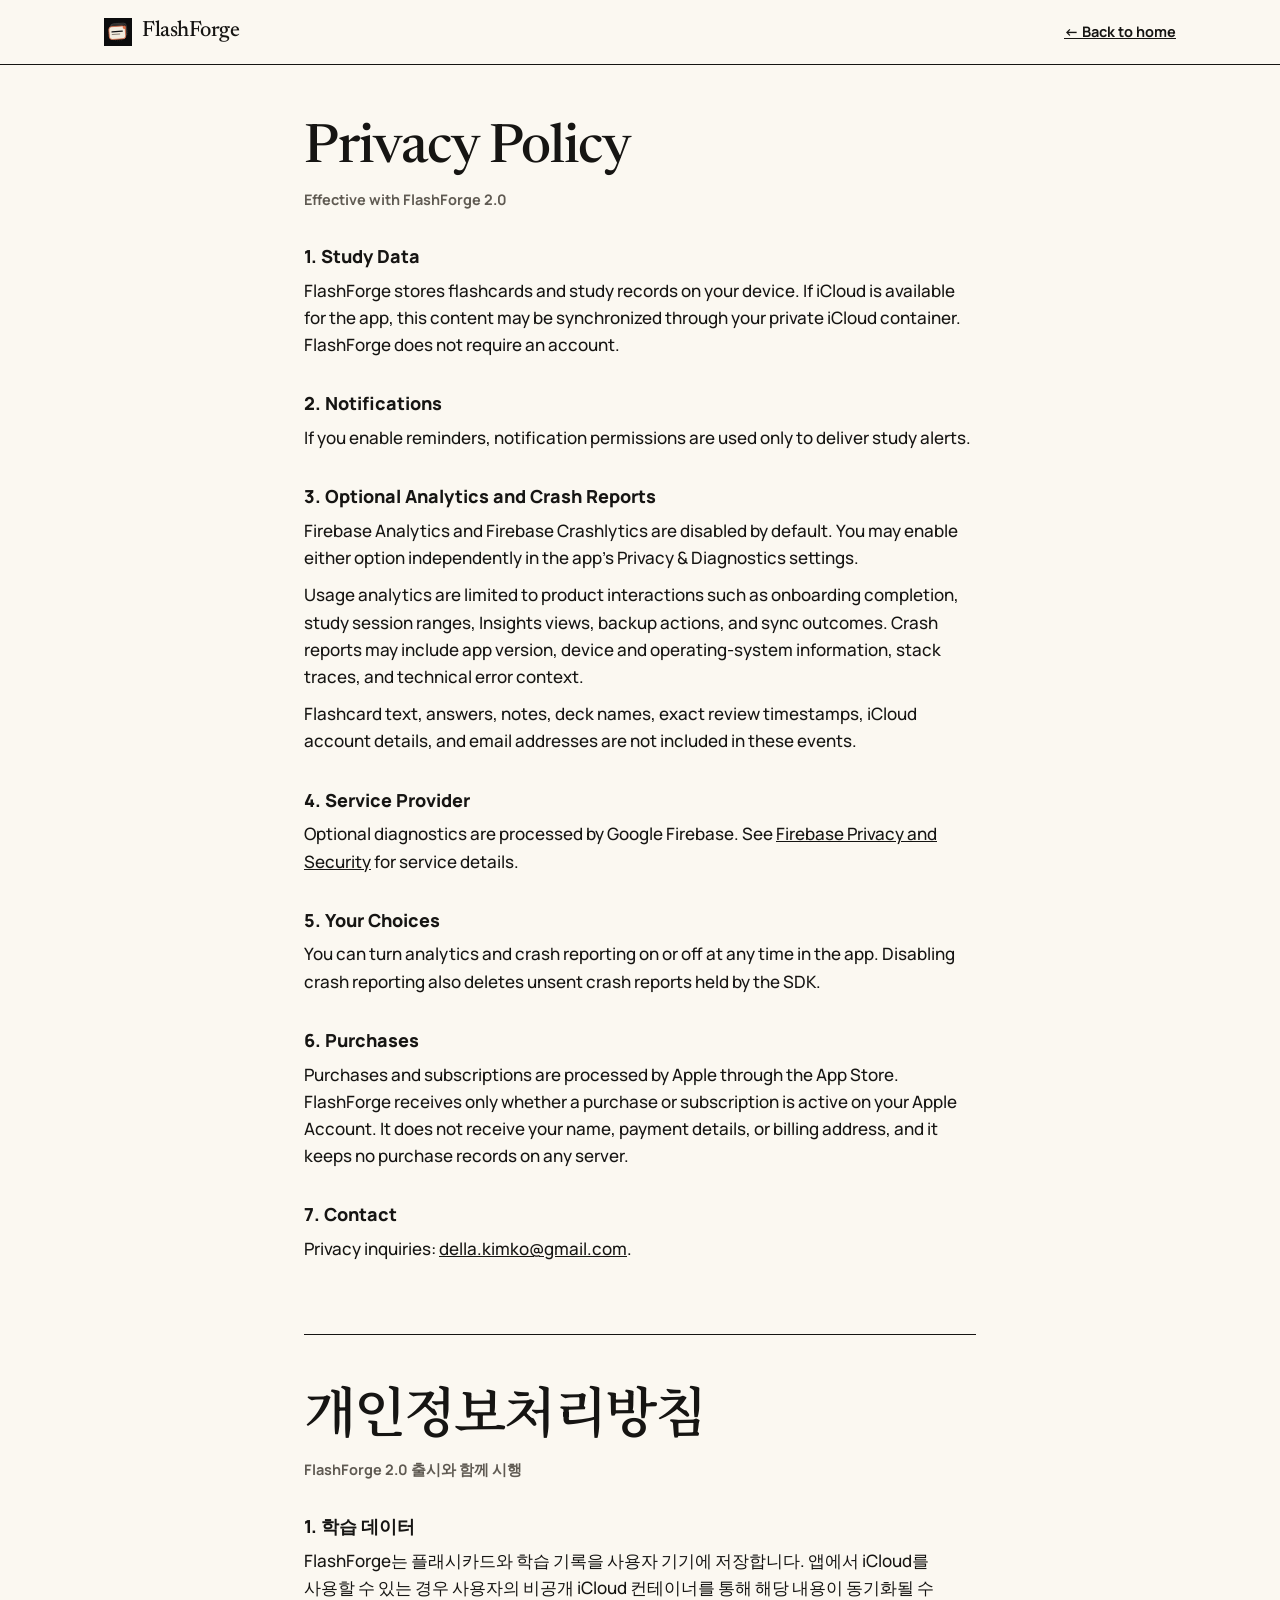
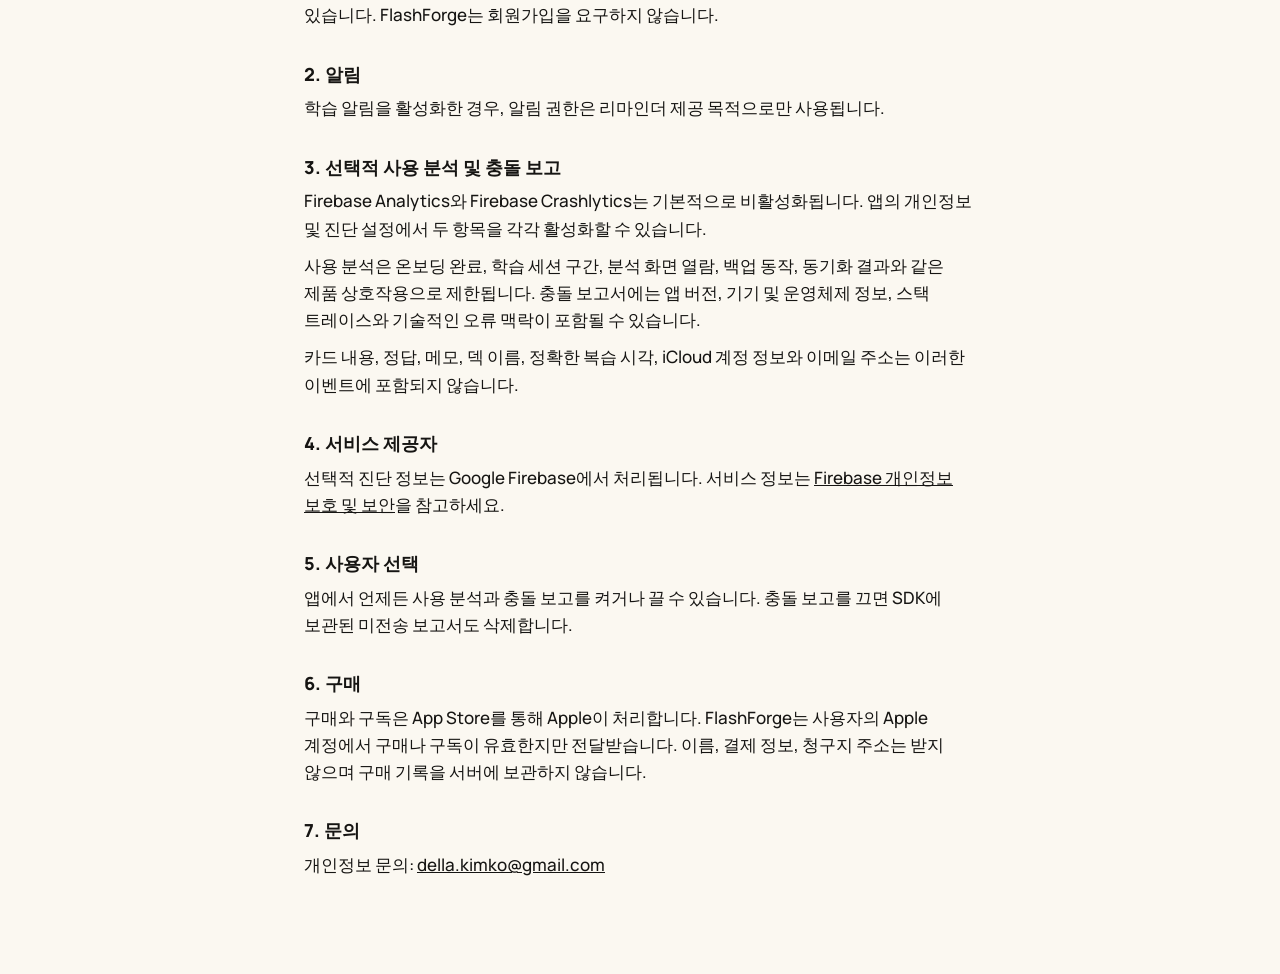
==== commit 822dcd88: "docs: rebuild the website and artwork in the Colour Field design The site now uses real app screensh" ====
--- a/docs/privacy.html
+++ b/docs/privacy.html
@@ -8,7 +8,7 @@
   <link rel="icon" href="assets/brand-mark.svg" type="image/svg+xml">
   <link rel="preconnect" href="https://fonts.googleapis.com">
   <link rel="preconnect" href="https://fonts.gstatic.com" crossorigin>
-  <link href="https://fonts.googleapis.com/css2?family=Manrope:wght@400;500;600;700;800&amp;family=Noto+Sans+KR:wght@400;500;600;700&amp;display=swap" rel="stylesheet">
+  <link href="https://fonts.googleapis.com/css2?family=Manrope:wght@500;600;700;800&amp;family=Newsreader:opsz,wght@6..72,500&amp;family=Noto+Serif+KR:wght@600&amp;display=swap" rel="stylesheet">
   <link rel="stylesheet" href="assets/styles.css">
 </head>
 <body class="legal-page">
@@ -25,7 +25,7 @@
   <main class="legal-main">
     <article lang="en">
       <h1>Privacy Policy</h1>
-      <p class="legal-date">Effective July 20, 2026</p>
+      <p class="legal-date">Effective with FlashForge 2.0</p>
 
       <h2>1. Study Data</h2>
       <p>FlashForge stores flashcards and study records on your device. If iCloud is available for the app, this content may be synchronized through your private iCloud container. FlashForge does not require an account.</p>
@@ -44,13 +44,16 @@
       <h2>5. Your Choices</h2>
       <p>You can turn analytics and crash reporting on or off at any time in the app. Disabling crash reporting also deletes unsent crash reports held by the SDK.</p>
 
-      <h2>6. Contact</h2>
+      <h2>6. Purchases</h2>
+      <p>Purchases and subscriptions are processed by Apple through the App Store. FlashForge receives only whether a purchase or subscription is active on your Apple Account. It does not receive your name, payment details, or billing address, and it keeps no purchase records on any server.</p>
+
+      <h2>7. Contact</h2>
       <p>Privacy inquiries: <a href="mailto:della.kimko@gmail.com">della.kimko@gmail.com</a>.</p>
     </article>
 
     <article lang="ko">
       <h1>개인정보처리방침</h1>
-      <p class="legal-date">시행일 2026년 7월 20일</p>
+      <p class="legal-date">FlashForge 2.0 출시와 함께 시행</p>
 
       <h2>1. 학습 데이터</h2>
       <p>FlashForge는 플래시카드와 학습 기록을 사용자 기기에 저장합니다. 앱에서 iCloud를 사용할 수 있는 경우 사용자의 비공개 iCloud 컨테이너를 통해 해당 내용이 동기화될 수 있습니다. FlashForge는 회원가입을 요구하지 않습니다.</p>
@@ -69,7 +72,10 @@
       <h2>5. 사용자 선택</h2>
       <p>앱에서 언제든 사용 분석과 충돌 보고를 켜거나 끌 수 있습니다. 충돌 보고를 끄면 SDK에 보관된 미전송 보고서도 삭제합니다.</p>
 
-      <h2>6. 문의</h2>
+      <h2>6. 구매</h2>
+      <p>구매와 구독은 App Store를 통해 Apple이 처리합니다. FlashForge는 사용자의 Apple 계정에서 구매나 구독이 유효한지만 전달받습니다. 이름, 결제 정보, 청구지 주소는 받지 않으며 구매 기록을 서버에 보관하지 않습니다.</p>
+
+      <h2>7. 문의</h2>
       <p>개인정보 문의: <a href="mailto:della.kimko@gmail.com">della.kimko@gmail.com</a></p>
     </article>
   </main>
--- a/docs/assets/styles.css
+++ b/docs/assets/styles.css
@@ -1,21 +1,21 @@
 :root {
-  color-scheme: dark;
-  --bg: #0b0c0d;
-  --surface: #141516;
-  --surface-raised: #191a1b;
-  --surface-soft: #202123;
-  --paper: #f1ebdd;
-  --paper-muted: #b0a99d;
-  --ink: #111214;
-  --line: #302f2c;
-  --line-strong: #47443f;
-  --copper: #d96b45;
-  --copper-deep: #a8472b;
-  --sage: #74a98e;
-  --container: 1180px;
-}
-
-* {
+  --ink: #161513;
+  --paper: #fbf8f1;
+  --white: #fffdf8;
+  --muted: #5f5a52;
+  --lilac: #e6d6fa;
+  --lime: #e0ee9c;
+  --peach: #ffd0b0;
+  --sky: #cde4f7;
+  --butter: #f6e3a1;
+  --line: 1.5px solid var(--ink);
+  --serif: "Newsreader", "Noto Serif KR", Georgia, serif;
+  --sans: "Manrope", -apple-system, BlinkMacSystemFont, "Apple SD Gothic Neo", "Noto Sans KR", sans-serif;
+}
+
+*,
+*::before,
+*::after {
   box-sizing: border-box;
 }
 
@@ -23,673 +23,508 @@
   scroll-behavior: smooth;
 }
 
-html,
 body {
   margin: 0;
-  padding: 0;
-}
-
-body {
-  min-height: 100vh;
-  overflow-x: hidden;
-  background: var(--bg);
-  color: var(--paper);
-  font-family: "Manrope", "Noto Sans KR", sans-serif;
-  line-height: 1.55;
+  background: var(--paper);
+  color: var(--ink);
+  font-family: var(--sans);
+  font-size: 17px;
+  font-weight: 500;
+  line-height: 1.6;
   -webkit-font-smoothing: antialiased;
+}
+
+img {
+  max-width: 100%;
+  height: auto;
 }
 
 a {
   color: inherit;
-  text-decoration: none;
-}
-
-button,
-select {
-  font: inherit;
-}
-
-a:focus-visible,
-button:focus-visible,
-select:focus-visible {
-  outline: 2px solid var(--copper);
-  outline-offset: 4px;
+}
+
+h1,
+h2,
+h3,
+p,
+ul,
+ol {
+  margin: 0;
+}
+
+h1,
+h2,
+.plan h3 {
+  font-family: var(--serif);
+  font-weight: 500;
+  letter-spacing: -0.02em;
+  text-wrap: balance;
+}
+
+:lang(ko) h1,
+:lang(ko) h2,
+:lang(ko) .plan h3 {
+  font-weight: 600;
+  letter-spacing: -0.035em;
+  word-break: keep-all;
+}
+
+:lang(ko) p,
+:lang(ko) li {
+  word-break: keep-all;
+}
+
+h2 {
+  font-size: clamp(30px, 4.2vw, 46px);
+  line-height: 1.1;
+}
+
+h3 {
+  font-size: 19px;
+  font-weight: 800;
+  line-height: 1.3;
 }
 
 .container {
-  width: min(var(--container), calc(100% - 48px));
+  width: 100%;
+  max-width: 1120px;
   margin: 0 auto;
+  padding: 0 24px;
 }
 
 .visually-hidden {
   position: absolute;
   width: 1px;
   height: 1px;
-  padding: 0;
-  margin: -1px;
   overflow: hidden;
-  clip: rect(0, 0, 0, 0);
+  clip-path: inset(50%);
   white-space: nowrap;
-  border: 0;
-}
+}
+
+:focus-visible {
+  outline: 3px solid var(--ink);
+  outline-offset: 3px;
+  border-radius: 6px;
+}
+
+/* Header */
 
 .site-header {
   position: sticky;
   top: 0;
-  z-index: 20;
-  border-bottom: 1px solid color-mix(in srgb, var(--line) 82%, transparent);
-  background: color-mix(in srgb, var(--bg) 92%, transparent);
-  backdrop-filter: blur(16px);
-  -webkit-backdrop-filter: blur(16px);
+  z-index: 10;
+  background: var(--paper);
+  border-bottom: var(--line);
 }
 
 .nav {
-  min-height: 72px;
   display: flex;
   align-items: center;
   justify-content: space-between;
-  gap: 28px;
+  gap: 16px;
+  min-height: 64px;
 }
 
 .brand {
   display: inline-flex;
   align-items: center;
-  gap: 11px;
-  font-size: 1rem;
-  font-weight: 750;
-  letter-spacing: -0.025em;
+  gap: 10px;
+  font-family: var(--serif);
+  font-size: 22px;
+  letter-spacing: -0.02em;
+  text-decoration: none;
 }
 
 .brand img {
-  width: 32px;
-  height: 32px;
-  border-radius: 9px;
+  width: 28px;
+  height: 28px;
 }
 
 .nav-right {
   display: flex;
   align-items: center;
-  gap: 24px;
-}
-
-.nav-right > a {
-  color: var(--paper-muted);
-  font-size: 0.84rem;
-  font-weight: 650;
-  transition: color 160ms ease;
-}
-
-.nav-right > a:hover {
-  color: var(--paper);
+  gap: 22px;
+  font-size: 14.5px;
+  font-weight: 700;
+}
+
+.nav-right a {
+  text-decoration: none;
+}
+
+.nav-right a:hover {
+  text-decoration: underline;
+  text-underline-offset: 4px;
 }
 
 .lang-wrap select {
-  min-width: 58px;
-  padding: 8px 10px;
-  border: 1px solid var(--line);
-  border-radius: 9px;
-  background: var(--surface);
-  color: var(--paper);
-  font-size: 0.75rem;
-  font-weight: 750;
+  appearance: none;
+  height: 36px;
+  padding: 0 14px;
+  border: var(--line);
+  border-radius: 18px;
+  background: var(--white);
+  color: var(--ink);
+  font: inherit;
   cursor: pointer;
 }
 
+/* Hero */
+
 .hero {
-  min-height: calc(100vh - 72px);
-  padding-top: clamp(68px, 9vw, 120px);
-  padding-bottom: clamp(84px, 10vw, 136px);
-  display: grid;
-  grid-template-columns: minmax(0, 1.05fr) minmax(400px, 0.95fr);
-  gap: clamp(52px, 8vw, 108px);
-  align-items: center;
-}
-
-.eyebrow,
-.section-label {
-  margin: 0;
-  color: var(--paper-muted);
-  font-size: 0.7rem;
-  font-weight: 750;
-  letter-spacing: 0.18em;
-}
-
-.eyebrow {
-  display: flex;
-  align-items: center;
-  gap: 11px;
-}
-
-.eyebrow > span:first-child {
-  width: 7px;
-  height: 7px;
-  border-radius: 50%;
-  background: var(--copper);
+  background: var(--lilac);
+  border-bottom: var(--line);
+  overflow: hidden;
+}
+
+.hero-layout {
+  display: grid;
+  grid-template-columns: minmax(0, 1.1fr) minmax(0, 0.9fr);
+  align-items: center;
+  gap: 40px;
+  padding-top: 72px;
+  padding-bottom: 0;
+}
+
+.hero-copy {
+  padding-bottom: 72px;
+}
+
+.pill {
+  display: inline-block;
+  padding: 6px 14px;
+  border: var(--line);
+  border-radius: 999px;
+  background: var(--white);
+  font-size: 13.5px;
+  font-weight: 700;
 }
 
 .hero h1 {
-  max-width: 700px;
-  margin: 25px 0 0;
-  font-size: clamp(3.75rem, 7.2vw, 6.9rem);
-  line-height: 0.91;
-  letter-spacing: -0.07em;
-  font-weight: 800;
+  margin-top: 22px;
+  font-size: clamp(48px, 8vw, 92px);
+  line-height: 0.98;
 }
 
 .hero h1 span {
   display: block;
 }
 
-.hero h1 span:last-child {
-  color: var(--copper);
+:lang(ko) .hero h1 {
+  font-size: clamp(38px, 6.4vw, 76px);
+  line-height: 1.12;
+}
+
+:lang(ko) .hero h1 span {
+  white-space: nowrap;
 }
 
 .hero-sub {
-  max-width: 610px;
-  margin: 36px 0 0;
-  font-size: clamp(1.05rem, 1.6vw, 1.28rem);
+  max-width: 30em;
+  margin-top: 22px;
+  font-size: 19px;
   font-weight: 600;
-  letter-spacing: -0.025em;
-}
-
-.hero-desc {
-  max-width: 570px;
-  margin: 13px 0 0;
-  color: var(--paper-muted);
-  font-size: 0.95rem;
 }
 
 .store-row {
-  margin-top: 32px;
   display: flex;
   flex-wrap: wrap;
   align-items: center;
-  gap: 20px;
+  gap: 22px;
+  margin-top: 30px;
 }
 
 .app-store-link {
   display: inline-flex;
-  min-height: 40px;
-  line-height: 0;
-}
-
-.app-store-link img {
+}
+
+.text-link {
+  font-weight: 800;
+  text-underline-offset: 4px;
+}
+
+.trust-row {
+  display: flex;
+  flex-wrap: wrap;
+  gap: 8px;
+  margin-top: 30px;
+  padding: 0;
+  list-style: none;
+}
+
+.trust-row li {
+  padding: 5px 13px;
+  border: var(--line);
+  border-radius: 999px;
+  font-size: 13.5px;
+  font-weight: 700;
+}
+
+.shot {
   display: block;
-  width: auto;
-  height: 40px;
-}
-
-.source-link {
-  display: inline-flex;
-  align-items: center;
-  gap: 9px;
-  border-bottom: 1px solid var(--line-strong);
-  color: var(--paper-muted);
-  font-size: 0.86rem;
-  font-weight: 650;
-  transition: color 160ms ease, border-color 160ms ease;
-}
-
-.source-link:hover {
-  border-color: var(--copper);
-  color: var(--paper);
-}
-
-.trust-row {
-  margin: 30px 0 0;
-  padding: 0;
-  display: flex;
-  flex-wrap: wrap;
-  gap: 10px 20px;
-  list-style: none;
-  color: var(--paper-muted);
-  font-size: 0.76rem;
+  border: var(--line);
+  border-radius: 38px;
+  background: var(--white);
+}
+
+.hero-shots {
+  position: relative;
+  align-self: end;
+  height: 560px;
+}
+
+.hero-shots .shot {
+  position: absolute;
+  bottom: -150px;
+  width: 300px;
+}
+
+.shot-back {
+  right: 0;
+  transform: rotate(5deg);
+}
+
+.shot-front {
+  right: 150px;
+  transform: rotate(-3deg);
+  box-shadow: 5px 5px 0 var(--ink);
+}
+
+/* Sections */
+
+.section {
+  padding-top: 96px;
+  padding-bottom: 8px;
+}
+
+.section-intro {
+  max-width: 40em;
+  margin-bottom: 36px;
+}
+
+.section-intro p {
+  margin-top: 12px;
+  color: var(--muted);
   font-weight: 600;
 }
 
-.trust-row li::before {
-  content: "·";
-  margin-right: 8px;
-  color: var(--copper);
-  font-size: 1.2em;
-}
-
-.product-preview {
-  position: relative;
-  width: min(100%, 480px);
-  justify-self: end;
-  padding: 28px;
-  border: 1px solid var(--line-strong);
-  border-radius: 26px;
-  background: var(--surface);
-  box-shadow: 0 36px 72px rgba(0, 0, 0, 0.28);
-}
-
-.product-preview::before {
-  content: "";
-  position: absolute;
-  inset: 9px -12px -13px 14px;
-  z-index: -1;
-  border: 1px solid var(--line);
-  border-radius: 26px;
-  background: var(--bg);
-  transform: rotate(1.2deg);
-}
-
-.preview-masthead {
-  display: flex;
-  justify-content: space-between;
-  padding-bottom: 14px;
-  border-bottom: 1px solid var(--line);
-  color: var(--paper-muted);
-  font-size: 0.66rem;
-  font-weight: 750;
-  letter-spacing: 0.17em;
-}
-
-.preview-masthead span:first-child {
-  color: var(--copper);
-}
-
-.preview-summary {
-  padding: 24px 0 20px;
-  display: flex;
-  align-items: flex-end;
-  justify-content: space-between;
-  gap: 20px;
-}
-
-.preview-summary > div {
-  display: flex;
-  align-items: baseline;
-  gap: 11px;
-}
-
-.preview-summary strong {
-  font-size: clamp(3.4rem, 6vw, 4.7rem);
-  line-height: 0.85;
-  letter-spacing: -0.07em;
-}
-
-.preview-summary > div span,
-.preview-summary dd {
-  color: var(--paper-muted);
-  font-size: 0.72rem;
-}
-
-.preview-summary dl {
-  margin: 0;
-  display: flex;
-  gap: 18px;
-}
-
-.preview-summary dl div {
-  min-width: 34px;
-}
-
-.preview-summary dt {
-  font-size: 1rem;
-  font-weight: 750;
-}
-
-.preview-summary dd {
-  margin: 1px 0 0;
-}
-
-.preview-filter {
-  width: 100%;
-  padding: 11px 13px;
-  display: flex;
-  justify-content: space-between;
-  border: 1px solid var(--line);
-  border-radius: 11px;
-  background: var(--surface-soft);
-  color: var(--paper);
-  font-size: 0.77rem;
-  text-align: left;
-  pointer-events: none;
-}
-
-.preview-stack {
-  position: relative;
-  height: 20px;
-  margin: 20px 14px -17px;
-}
-
-.preview-stack i {
-  position: absolute;
-  left: 0;
-  right: 0;
-  height: 36px;
-  border: 1px solid var(--line);
-  border-radius: 18px;
-  background: var(--surface-soft);
-}
-
-.preview-stack i:first-child {
-  top: -7px;
-  inset-inline: 11px;
-}
-
-.preview-stack i:last-child {
-  top: 1px;
-  inset-inline: 5px;
-}
-
-.preview-card {
-  position: relative;
-  min-height: 290px;
-  padding: 24px;
-  display: flex;
-  flex-direction: column;
-  border: 1px solid var(--line-strong);
-  border-radius: 20px;
-  background: var(--surface-raised);
-}
-
-.preview-card-head {
-  display: flex;
-  justify-content: space-between;
-  color: var(--paper-muted);
-  font-size: 0.64rem;
-  font-weight: 750;
-  letter-spacing: 0.14em;
-}
-
-.preview-card-head span:first-child {
-  color: var(--copper);
-}
-
-.preview-card h2 {
-  margin: 42px 0 0;
-  font-size: clamp(1.5rem, 3vw, 2.05rem);
-  line-height: 1.15;
-  letter-spacing: -0.045em;
-}
-
-.preview-card p {
-  margin: 14px 0 26px;
-  color: var(--paper-muted);
-  font-size: 0.78rem;
-}
-
-.preview-action {
-  margin-top: auto;
-  padding: 13px;
-  border-radius: 11px;
-  background: var(--copper);
-  color: #fff8ef;
-  font-size: 0.8rem;
-  font-weight: 750;
-  text-align: center;
-}
-
-.section {
-  padding-top: clamp(92px, 11vw, 154px);
-  padding-bottom: clamp(92px, 11vw, 154px);
-}
-
-.section-intro {
-  max-width: 720px;
-}
-
-.section-intro h2,
-.process-heading h2,
-.privacy-copy h2,
-.support-copy h2 {
-  margin: 18px 0 0;
-  font-size: clamp(2.4rem, 5vw, 4.8rem);
-  line-height: 1;
-  letter-spacing: -0.06em;
-}
-
-.section-intro > p:last-child,
-.privacy-copy > p,
-.support-copy > p {
-  max-width: 610px;
-  margin: 24px 0 0;
-  color: var(--paper-muted);
-}
-
-.feature-grid {
-  margin-top: clamp(50px, 7vw, 82px);
-  display: grid;
-  grid-template-columns: repeat(3, 1fr);
-  border-top: 1px solid var(--line);
-  border-bottom: 1px solid var(--line);
-}
-
-.feature-card {
-  min-height: 310px;
-  padding: 30px 28px;
-  border-right: 1px solid var(--line);
-}
-
-.feature-card:last-child {
-  border-right: 0;
-}
-
-.feature-number {
-  color: var(--copper);
-  font-size: 0.7rem;
-  font-weight: 750;
-  letter-spacing: 0.14em;
-}
-
-.feature-card h3 {
-  margin: 70px 0 0;
-  font-size: 1.25rem;
-  line-height: 1.2;
-  letter-spacing: -0.035em;
-}
-
-.feature-card p {
-  margin: 12px 0 0;
-  color: var(--paper-muted);
-  font-size: 0.87rem;
+.field {
+  padding: 26px 26px 28px;
+  border: var(--line);
+  border-radius: 24px;
+}
+
+.field p {
+  margin-top: 8px;
+  font-weight: 600;
+}
+
+.field-lilac {
+  background: var(--lilac);
+}
+
+.field-peach {
+  background: var(--peach);
+}
+
+.field-lime {
+  background: var(--lime);
+}
+
+.field-sky {
+  background: var(--sky);
+}
+
+.feature-grid,
+.plan-grid {
+  display: grid;
+  grid-template-columns: repeat(3, minmax(0, 1fr));
+  gap: 16px;
 }
 
 .grade-sample {
-  margin-top: 32px;
-  display: flex;
-  gap: 9px;
+  display: grid;
+  grid-template-columns: repeat(4, 1fr);
+  gap: 6px;
+  margin-top: 22px;
 }
 
 .grade-sample i {
-  width: 11px;
-  height: 11px;
-  border-radius: 50%;
-  background: #db5750;
-}
-
-.grade-sample i:nth-child(2) {
-  background: #db923c;
-}
-
-.grade-sample i:nth-child(3) {
-  background: #648fbe;
-}
-
-.grade-sample i:nth-child(4) {
-  background: var(--sage);
+  height: 34px;
+  border: var(--line);
+  border-radius: 12px;
+  background: var(--white);
+}
+
+.grade-sample i.on {
+  background: var(--ink);
 }
 
 .mini-heatmap {
-  max-width: 190px;
-  margin-top: 28px;
-  display: grid;
-  grid-template-columns: repeat(7, 1fr);
-  gap: 5px;
+  display: grid;
+  grid-template-columns: repeat(8, 1fr);
+  gap: 7px;
+  max-width: 220px;
+  margin-top: 22px;
 }
 
 .mini-heatmap i {
   aspect-ratio: 1;
-  border-radius: 3px;
-  background: var(--surface-soft);
+  border-radius: 50%;
+  background: rgb(22 21 19 / 0.1);
 }
 
 .mini-heatmap i.mid {
-  background: color-mix(in srgb, var(--copper) 45%, var(--surface-soft));
+  background: rgb(22 21 19 / 0.45);
 }
 
 .mini-heatmap i.on {
-  background: var(--copper);
-}
-
-.process-section {
-  border-top: 1px solid var(--line);
-  border-bottom: 1px solid var(--line);
-  background: var(--surface);
-}
-
-.process-layout {
-  padding-top: clamp(92px, 11vw, 148px);
-  padding-bottom: clamp(92px, 11vw, 148px);
-  display: grid;
-  grid-template-columns: 0.9fr 1.1fr;
-  gap: clamp(60px, 9vw, 130px);
-}
-
-.process-heading h2 {
-  max-width: 520px;
+  background: var(--ink);
+}
+
+.insight-layout {
+  display: grid;
+  grid-template-columns: 300px minmax(0, 1fr);
+  align-items: center;
+  gap: 64px;
+}
+
+.insight-layout .shot {
+  box-shadow: 5px 5px 0 var(--ink);
 }
 
 .flow-list {
-  margin: 0;
+  display: grid;
+  gap: 0;
+  margin-top: 28px;
   padding: 0;
   list-style: none;
-  counter-reset: flow;
+  border-top: var(--line);
 }
 
 .flow-list li {
-  padding: 27px 0;
-  display: grid;
-  grid-template-columns: 54px 1fr;
-  gap: 18px;
-  border-top: 1px solid var(--line);
-}
-
-.flow-list li:last-child {
-  border-bottom: 1px solid var(--line);
-}
-
-.flow-list > li > span {
-  padding-top: 4px;
-  color: var(--copper);
-  font-size: 0.68rem;
-  font-weight: 750;
-  letter-spacing: 0.12em;
-}
-
-.flow-list h3 {
-  margin: 0;
-  font-size: 1.15rem;
-  letter-spacing: -0.025em;
+  display: grid;
+  grid-template-columns: 44px minmax(0, 1fr);
+  gap: 8px;
+  padding: 18px 0;
+  border-bottom: var(--line);
+}
+
+.flow-list span {
+  font-family: var(--serif);
+  font-size: 30px;
+  line-height: 1;
 }
 
 .flow-list p {
-  margin: 6px 0 0;
-  color: var(--paper-muted);
-  font-size: 0.86rem;
-}
-
-.privacy-layout {
-  display: grid;
-  grid-template-columns: minmax(300px, 0.8fr) minmax(0, 1.2fr);
-  gap: clamp(56px, 10vw, 150px);
-  align-items: center;
-}
-
-.privacy-mark {
-  position: relative;
-  width: min(100%, 390px);
-  aspect-ratio: 1;
-  border: 1px solid var(--line-strong);
-  border-radius: 50%;
-}
-
-.privacy-mark::before,
-.privacy-mark::after {
-  content: "";
-  position: absolute;
-  inset: 17%;
-  border: 1px solid var(--line);
-  border-radius: 50%;
-}
-
-.privacy-mark::after {
-  inset: 35%;
-  border-color: var(--copper);
-  background: var(--surface);
-}
-
-.privacy-mark span {
-  position: absolute;
-  left: 50%;
-  top: 50%;
-  width: 1px;
-  height: 50%;
-  background: var(--line);
-  transform-origin: top;
-}
-
-.privacy-mark span:nth-child(1) {
-  transform: rotate(0deg);
-}
-
-.privacy-mark span:nth-child(2) {
-  transform: rotate(120deg);
-}
-
-.privacy-mark span:nth-child(3) {
-  transform: rotate(240deg);
-}
-
-.privacy-copy a {
-  margin-top: 28px;
+  margin-top: 2px;
+  color: var(--muted);
+  font-weight: 600;
+}
+
+/* Plans */
+
+.plan {
+  display: flex;
+  flex-direction: column;
+  padding: 26px;
+  border: var(--line);
+  border-radius: 24px;
+  background: var(--white);
+}
+
+.plan h3 {
+  font-size: 34px;
+  line-height: 1;
+}
+
+.plan-kind {
+  margin-top: 8px;
+  font-size: 14px;
+  font-weight: 800;
+}
+
+.plan ul {
+  display: grid;
+  gap: 10px;
+  margin-top: 20px;
+  padding: 20px 0 0;
+  border-top: var(--line);
+  list-style: none;
+  font-size: 15.5px;
+  font-weight: 600;
+}
+
+.plan-pro {
+  background: var(--lime);
+  box-shadow: 5px 5px 0 var(--ink);
+}
+
+/* Privacy and support */
+
+.privacy-panel {
+  padding: 44px 40px;
+}
+
+.privacy-panel p {
+  max-width: 44em;
+  margin-top: 14px;
+}
+
+.privacy-panel .text-link {
+  display: inline-block;
+  margin-top: 20px;
+}
+
+.support-panel {
+  display: grid;
+  grid-template-columns: minmax(0, 1fr) minmax(0, 1fr);
+  gap: 40px;
+  align-items: start;
+  padding: 40px 0;
+  border-top: var(--line);
+  border-bottom: var(--line);
+}
+
+.support-copy p {
+  margin-top: 12px;
+  color: var(--muted);
+  font-weight: 600;
+}
+
+.button,
+.copy-btn {
   display: inline-flex;
-  gap: 8px;
-  border-bottom: 1px solid var(--copper);
-  color: var(--paper);
-  font-size: 0.85rem;
-  font-weight: 650;
-}
-
-.support-panel {
-  padding: clamp(30px, 5vw, 60px);
-  display: grid;
-  grid-template-columns: 0.82fr 1.18fr;
-  gap: clamp(40px, 7vw, 92px);
-  border: 1px solid var(--line-strong);
-  border-radius: 24px;
-  background: var(--surface);
-}
-
-.support-copy h2 {
-  font-size: clamp(2.25rem, 4vw, 3.7rem);
-}
-
-.coffee-link {
-  margin-top: 28px;
-  display: inline-flex;
-  gap: 10px;
-  padding-bottom: 4px;
-  border-bottom: 1px solid var(--copper);
-  font-size: 0.87rem;
-  font-weight: 700;
+  align-items: center;
+  border: var(--line);
+  border-radius: 999px;
+  font: inherit;
+  font-weight: 800;
+  text-decoration: none;
+  cursor: pointer;
+}
+
+.button {
+  margin-top: 22px;
+  padding: 12px 22px;
+  background: var(--ink);
+  color: var(--white);
 }
 
 .wallet-list {
-  border-top: 1px solid var(--line);
+  display: grid;
+  gap: 12px;
 }
 
 .wallet {
-  padding: 22px 0;
   display: flex;
   align-items: center;
   justify-content: space-between;
-  gap: 18px;
-  border-bottom: 1px solid var(--line);
+  gap: 14px;
+  padding: 14px 16px;
+  border: var(--line);
+  border-radius: 18px;
+  background: var(--white);
 }
 
 .wallet > div {
@@ -698,102 +533,87 @@
 
 .wallet span {
   display: block;
-  margin-bottom: 6px;
-  color: var(--copper);
-  font-size: 0.67rem;
-  font-weight: 750;
-  letter-spacing: 0.14em;
+  font-size: 12px;
+  font-weight: 800;
 }
 
 .wallet code {
   display: block;
-  overflow: hidden;
-  color: var(--paper-muted);
-  font-family: ui-monospace, SFMono-Regular, Menlo, monospace;
-  font-size: 0.7rem;
-  text-overflow: ellipsis;
+  overflow-wrap: anywhere;
+  font-size: 13px;
 }
 
 .copy-btn {
-  flex: 0 0 auto;
-  padding: 8px 11px;
-  border: 1px solid var(--line-strong);
-  border-radius: 9px;
-  background: var(--surface-soft);
-  color: var(--paper);
-  font-size: 0.7rem;
+  flex: none;
+  padding: 7px 15px;
+  background: transparent;
+  color: var(--ink);
+  font-size: 13.5px;
+}
+
+.copy-btn:hover,
+.button:hover {
+  transform: translate(-1px, -1px);
+  box-shadow: 2px 2px 0 var(--ink);
+}
+
+/* Footer */
+
+.site-footer {
+  margin-top: 96px;
+  padding: 36px 0 48px;
+  border-top: var(--line);
+  font-size: 14px;
+}
+
+.footer-inner {
+  display: flex;
+  flex-wrap: wrap;
+  justify-content: space-between;
+  gap: 24px;
+}
+
+.footer-brand {
+  font-family: var(--serif);
+  font-size: 22px;
+}
+
+.footer-brand span {
+  font-size: 15px;
+  color: var(--muted);
+}
+
+.site-footer p {
+  color: var(--muted);
+}
+
+.apple-credit {
+  max-width: 46em;
+  margin-top: 10px;
+  font-size: 12.5px;
+}
+
+.footer-links {
+  display: flex;
+  flex-wrap: wrap;
+  gap: 20px;
   font-weight: 700;
-  cursor: pointer;
-}
-
-.copy-btn:hover {
-  border-color: var(--copper);
-}
-
-.site-footer {
-  border-top: 1px solid var(--line);
-}
-
-.footer-inner {
-  padding-top: 46px;
-  padding-bottom: 46px;
-  display: flex;
-  align-items: flex-start;
-  justify-content: space-between;
-  gap: 40px;
-  color: var(--paper-muted);
-  font-size: 0.72rem;
-}
-
-.footer-inner p {
-  margin: 6px 0 0;
-}
-
-.footer-brand {
-  color: var(--paper);
-  font-size: 0.92rem;
-  font-weight: 750;
-}
-
-.footer-brand span {
-  margin-left: 7px;
-  color: var(--copper);
-  font-size: 0.7rem;
-}
-
-.apple-credit {
-  max-width: 660px;
-  font-size: 0.64rem;
-}
-
-.footer-links {
-  display: flex;
-  flex-wrap: wrap;
-  justify-content: flex-end;
-  gap: 18px;
-}
-
-.footer-links a:hover {
-  color: var(--paper);
 }
 
 .toast {
   position: fixed;
   left: 50%;
   bottom: 28px;
-  z-index: 50;
-  max-width: calc(100vw - 40px);
-  padding: 11px 15px;
-  border: 1px solid var(--line-strong);
-  border-radius: 10px;
-  background: var(--paper);
-  color: var(--ink);
-  font-size: 0.78rem;
+  padding: 11px 20px;
+  border-radius: 999px;
+  background: var(--ink);
+  color: var(--white);
+  font-size: 14px;
   font-weight: 700;
   opacity: 0;
   pointer-events: none;
-  transform: translate(-50%, 16px);
-  transition: opacity 160ms ease, transform 160ms ease;
+  transform: translate(-50%, 8px);
+  transition: opacity 0.2s ease, transform 0.2s ease;
 }
 
 .toast.show {
@@ -801,179 +621,113 @@
   transform: translate(-50%, 0);
 }
 
-.legal-page {
-  background: var(--bg);
-}
+/* Legal pages */
 
 .legal-header {
-  border-bottom: 1px solid var(--line);
+  border-bottom: var(--line);
 }
 
 .legal-nav {
-  min-height: 72px;
   display: flex;
   align-items: center;
   justify-content: space-between;
-  gap: 24px;
+  min-height: 64px;
 }
 
 .legal-back {
-  color: var(--paper-muted);
-  font-size: 0.8rem;
-  font-weight: 650;
+  font-size: 14.5px;
+  font-weight: 700;
 }
 
 .legal-main {
-  width: min(820px, calc(100% - 48px));
+  max-width: 720px;
   margin: 0 auto;
-  padding: clamp(64px, 9vw, 108px) 0;
+  padding: 56px 24px 96px;
 }
 
 .legal-main article + article {
-  margin-top: 84px;
-  padding-top: 70px;
-  border-top: 1px solid var(--line);
+  margin-top: 72px;
+  padding-top: 56px;
+  border-top: var(--line);
 }
 
 .legal-main h1 {
-  margin: 0;
-  font-size: clamp(2.7rem, 6vw, 4.8rem);
-  line-height: 1;
-  letter-spacing: -0.06em;
+  font-size: clamp(36px, 6vw, 54px);
+  line-height: 1.05;
+}
+
+.legal-main h2 {
+  margin-top: 36px;
+  font-family: var(--sans);
+  font-size: 18px;
+  font-weight: 800;
+  letter-spacing: 0;
+}
+
+.legal-main p {
+  margin-top: 10px;
 }
 
 .legal-date {
-  margin: 18px 0 48px;
-  color: var(--copper);
-  font-size: 0.72rem;
+  color: var(--muted);
+  font-size: 14.5px;
   font-weight: 700;
-  letter-spacing: 0.08em;
-  text-transform: uppercase;
-}
-
-.legal-main h2 {
-  margin: 36px 0 10px;
-  font-size: 1.15rem;
-  letter-spacing: -0.025em;
-}
-
-.legal-main p {
-  margin: 0 0 12px;
-  color: var(--paper-muted);
-}
-
-.legal-main a {
-  border-bottom: 1px solid var(--copper);
-  color: var(--paper);
-}
-
-@media (max-width: 920px) {
-  .nav-right > a {
+}
+
+/* Small screens */
+
+@media (max-width: 860px) {
+  .nav-right a {
     display: none;
   }
 
-  .hero {
-    min-height: auto;
-    grid-template-columns: 1fr;
-  }
-
-  .product-preview {
-    width: min(100%, 560px);
-    justify-self: start;
-  }
-
-  .feature-grid {
-    grid-template-columns: 1fr;
-  }
-
-  .feature-card {
-    min-height: 0;
-    border-right: 0;
-    border-bottom: 1px solid var(--line);
-  }
-
-  .feature-card:last-child {
-    border-bottom: 0;
-  }
-
-  .feature-card h3 {
-    margin-top: 44px;
-  }
-
-  .process-layout,
-  .privacy-layout,
+  .hero-layout {
+    grid-template-columns: minmax(0, 1fr);
+    padding-top: 48px;
+  }
+
+  .hero-copy {
+    padding-bottom: 8px;
+  }
+
+  .hero-shots {
+    height: 330px;
+    margin: 0 auto;
+    width: min(100%, 380px);
+  }
+
+  .hero-shots .shot {
+    bottom: -210px;
+    width: 250px;
+  }
+
+  .shot-front {
+    right: auto;
+    left: 0;
+  }
+
+  .feature-grid,
+  .plan-grid,
   .support-panel {
-    grid-template-columns: 1fr;
-  }
-
-  .privacy-mark {
-    width: min(72vw, 350px);
-  }
-}
-
-@media (max-width: 620px) {
-  .container,
-  .legal-main {
-    width: min(100% - 32px, var(--container));
-  }
-
-  .nav {
-    min-height: 64px;
-  }
-
-  .brand img {
-    width: 29px;
-    height: 29px;
-  }
-
-  .hero {
-    padding-top: 64px;
-    gap: 54px;
-  }
-
-  .hero h1 {
-    font-size: clamp(3.25rem, 16vw, 5rem);
-  }
-
-  html[lang="ko"] .hero h1 {
-    font-size: clamp(2.75rem, 11.5vw, 3.6rem);
-    letter-spacing: -0.055em;
-  }
-
-  .store-row {
-    align-items: flex-start;
-    flex-direction: column;
-  }
-
-  .product-preview {
-    padding: 18px;
-    border-radius: 20px;
-  }
-
-  .preview-summary {
-    align-items: flex-start;
-    flex-direction: column;
-  }
-
-  .preview-card {
-    min-height: 270px;
-    padding: 20px;
-  }
-
-  .support-panel {
-    padding: 26px 20px;
-  }
-
-  .wallet {
-    align-items: flex-start;
-  }
-
-  .footer-inner {
-    flex-direction: column;
-  }
-
-  .footer-links {
-    justify-content: flex-start;
+    grid-template-columns: minmax(0, 1fr);
+  }
+
+  .insight-layout {
+    grid-template-columns: minmax(0, 1fr);
+    gap: 36px;
+  }
+
+  .insight-layout .shot {
+    width: 260px;
+    margin: 0 auto;
+  }
+
+  .section {
+    padding-top: 72px;
+  }
+
+  .privacy-panel {
+    padding: 30px 24px;
   }
 }
 
@@ -982,9 +736,9 @@
     scroll-behavior: auto;
   }
 
-  *,
-  *::before,
-  *::after {
-    transition-duration: 0.01ms !important;
-  }
-}
+  .toast,
+  .copy-btn,
+  .button {
+    transition: none;
+  }
+}
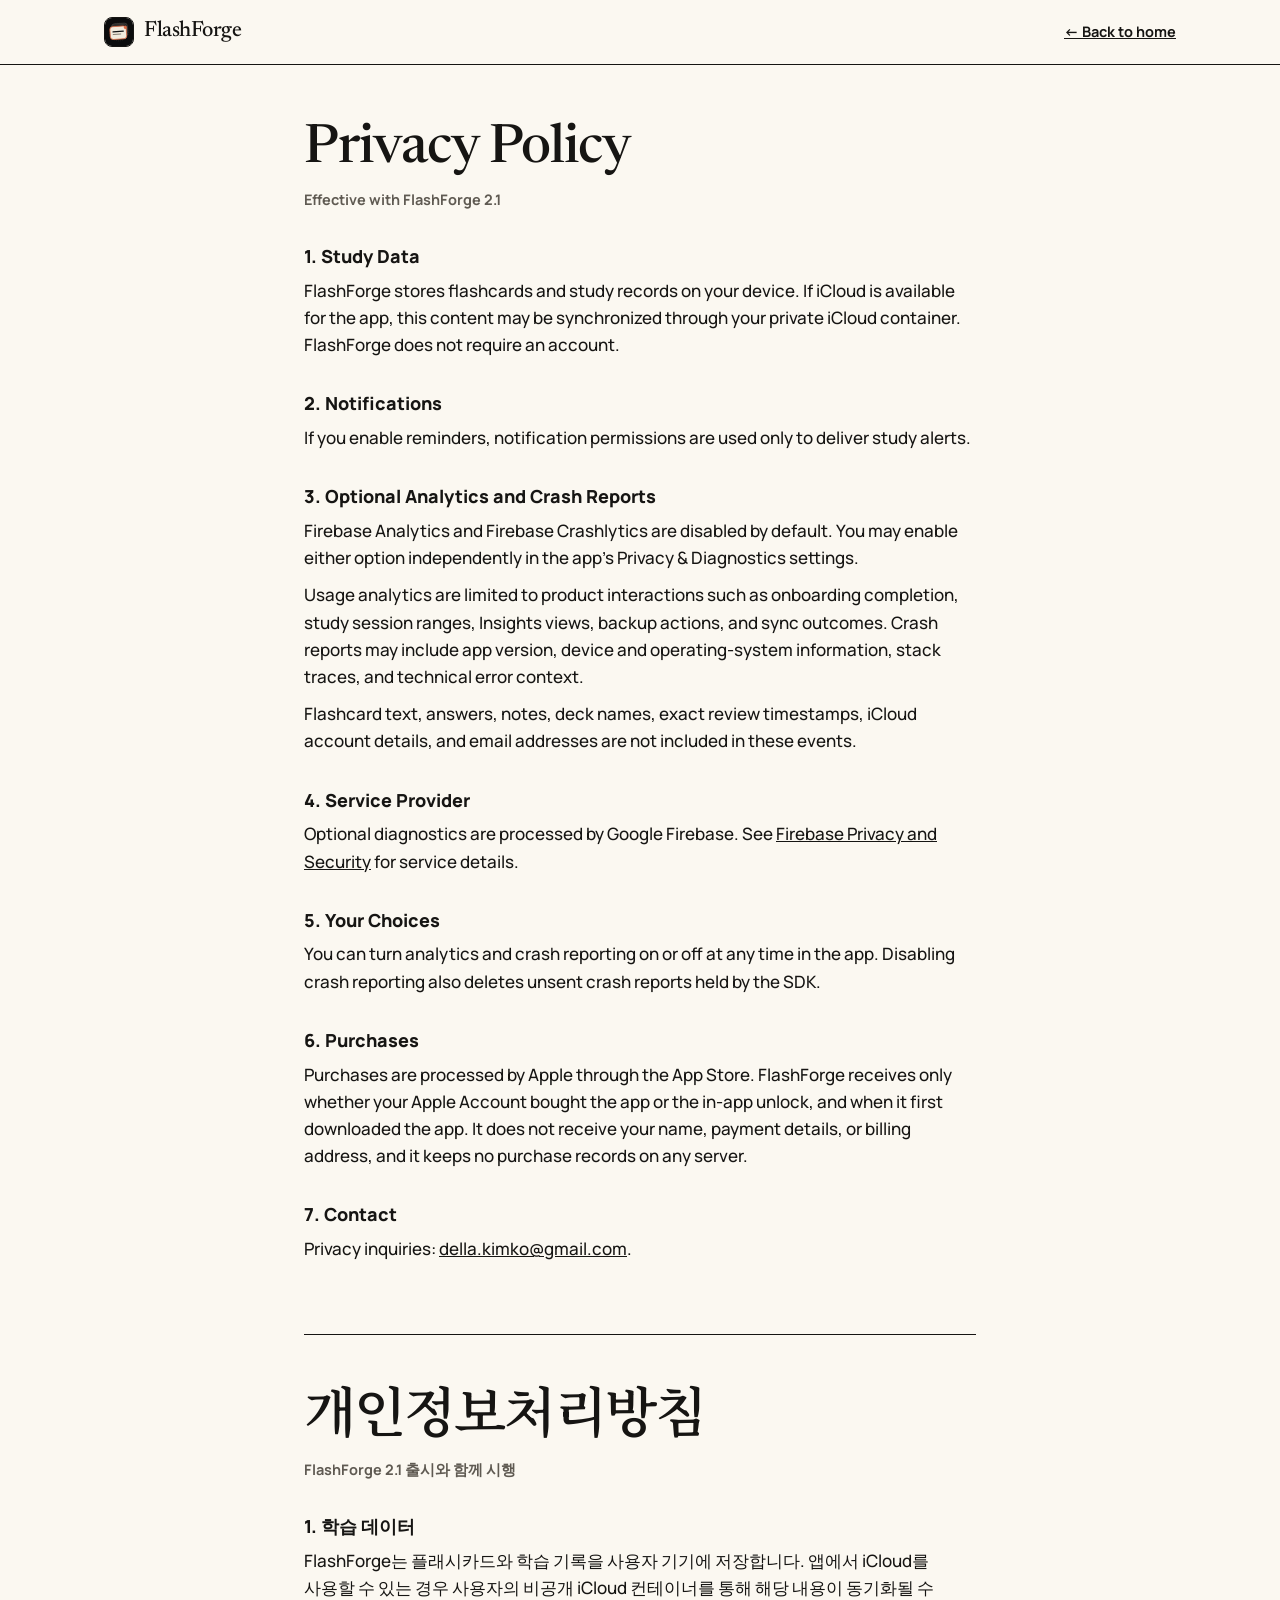
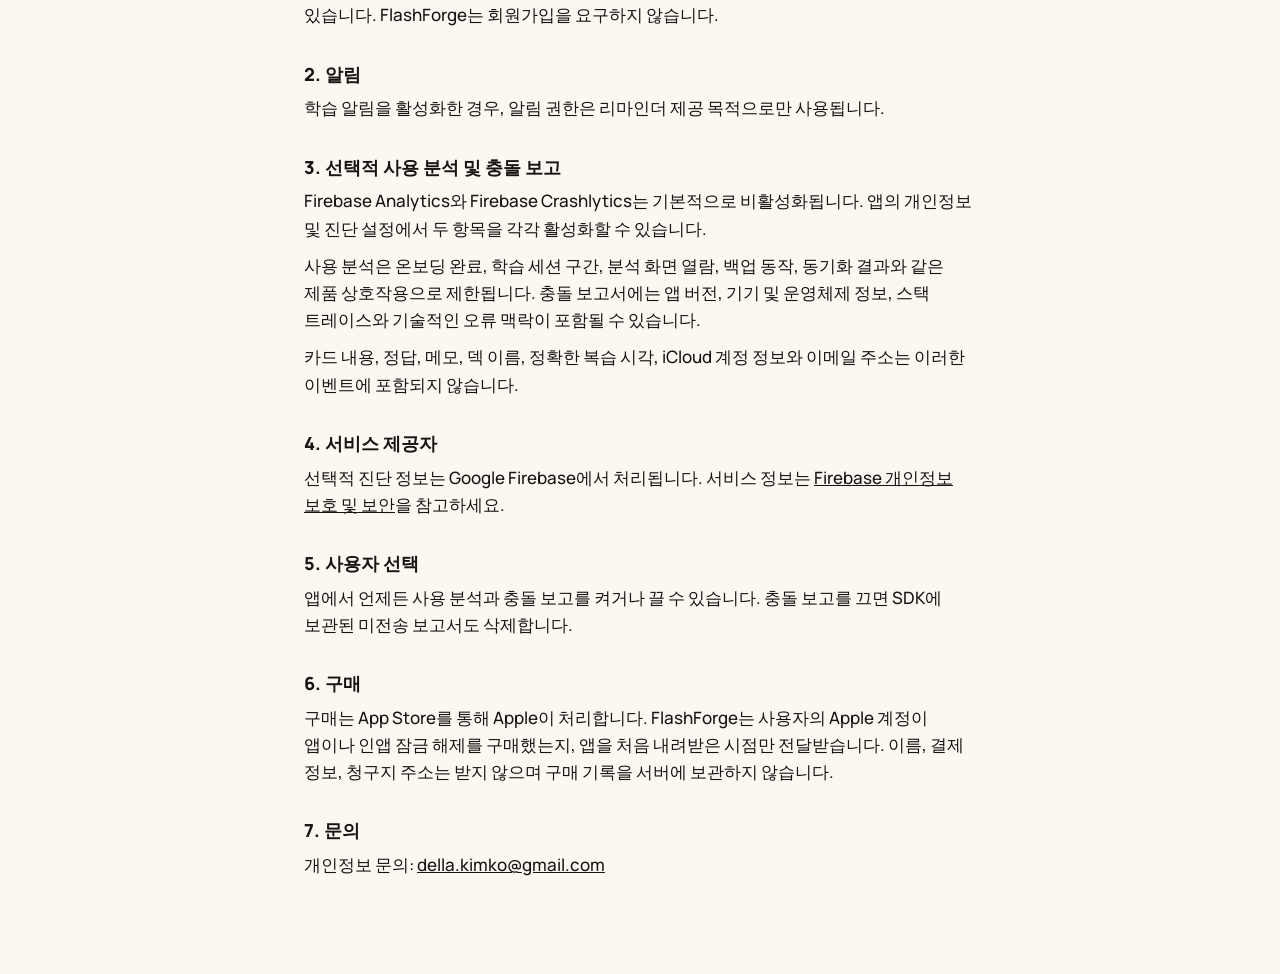
==== commit 49befef0: "feat: 모든 기능을 포함한 유료 앱으로 되돌림 (2.1.0) Pro를 구독한 사람이 없어서, 한 번 사면 모든 기능이 열리는 유료 다운로드로 되돌린다.  요금 구조 - 등급을 " ====
--- a/docs/privacy.html
+++ b/docs/privacy.html
@@ -25,7 +25,7 @@
   <main class="legal-main">
     <article lang="en">
       <h1>Privacy Policy</h1>
-      <p class="legal-date">Effective with FlashForge 2.0</p>
+      <p class="legal-date">Effective with FlashForge 2.1</p>
 
       <h2>1. Study Data</h2>
       <p>FlashForge stores flashcards and study records on your device. If iCloud is available for the app, this content may be synchronized through your private iCloud container. FlashForge does not require an account.</p>
@@ -45,7 +45,7 @@
       <p>You can turn analytics and crash reporting on or off at any time in the app. Disabling crash reporting also deletes unsent crash reports held by the SDK.</p>
 
       <h2>6. Purchases</h2>
-      <p>Purchases and subscriptions are processed by Apple through the App Store. FlashForge receives only whether a purchase or subscription is active on your Apple Account. It does not receive your name, payment details, or billing address, and it keeps no purchase records on any server.</p>
+      <p>Purchases are processed by Apple through the App Store. FlashForge receives only whether your Apple Account bought the app or the in-app unlock, and when it first downloaded the app. It does not receive your name, payment details, or billing address, and it keeps no purchase records on any server.</p>
 
       <h2>7. Contact</h2>
       <p>Privacy inquiries: <a href="mailto:della.kimko@gmail.com">della.kimko@gmail.com</a>.</p>
@@ -53,7 +53,7 @@
 
     <article lang="ko">
       <h1>개인정보처리방침</h1>
-      <p class="legal-date">FlashForge 2.0 출시와 함께 시행</p>
+      <p class="legal-date">FlashForge 2.1 출시와 함께 시행</p>
 
       <h2>1. 학습 데이터</h2>
       <p>FlashForge는 플래시카드와 학습 기록을 사용자 기기에 저장합니다. 앱에서 iCloud를 사용할 수 있는 경우 사용자의 비공개 iCloud 컨테이너를 통해 해당 내용이 동기화될 수 있습니다. FlashForge는 회원가입을 요구하지 않습니다.</p>
@@ -73,7 +73,7 @@
       <p>앱에서 언제든 사용 분석과 충돌 보고를 켜거나 끌 수 있습니다. 충돌 보고를 끄면 SDK에 보관된 미전송 보고서도 삭제합니다.</p>
 
       <h2>6. 구매</h2>
-      <p>구매와 구독은 App Store를 통해 Apple이 처리합니다. FlashForge는 사용자의 Apple 계정에서 구매나 구독이 유효한지만 전달받습니다. 이름, 결제 정보, 청구지 주소는 받지 않으며 구매 기록을 서버에 보관하지 않습니다.</p>
+      <p>구매는 App Store를 통해 Apple이 처리합니다. FlashForge는 사용자의 Apple 계정이 앱이나 인앱 잠금 해제를 구매했는지, 앱을 처음 내려받은 시점만 전달받습니다. 이름, 결제 정보, 청구지 주소는 받지 않으며 구매 기록을 서버에 보관하지 않습니다.</p>
 
       <h2>7. 문의</h2>
       <p>개인정보 문의: <a href="mailto:della.kimko@gmail.com">della.kimko@gmail.com</a></p>
--- a/docs/assets/styles.css
+++ b/docs/assets/styles.css
@@ -136,8 +136,10 @@
 }
 
 .brand img {
-  width: 28px;
-  height: 28px;
+  width: 30px;
+  height: 30px;
+  border: var(--line);
+  border-radius: 8px;
 }
 
 .nav-right {
@@ -335,10 +337,15 @@
   background: var(--sky);
 }
 
-.feature-grid,
+.feature-grid {
+  display: grid;
+  grid-template-columns: repeat(3, minmax(0, 1fr));
+  gap: 16px;
+}
+
 .plan-grid {
   display: grid;
-  grid-template-columns: repeat(3, minmax(0, 1fr));
+  grid-template-columns: repeat(2, minmax(0, 1fr));
   gap: 16px;
 }
 
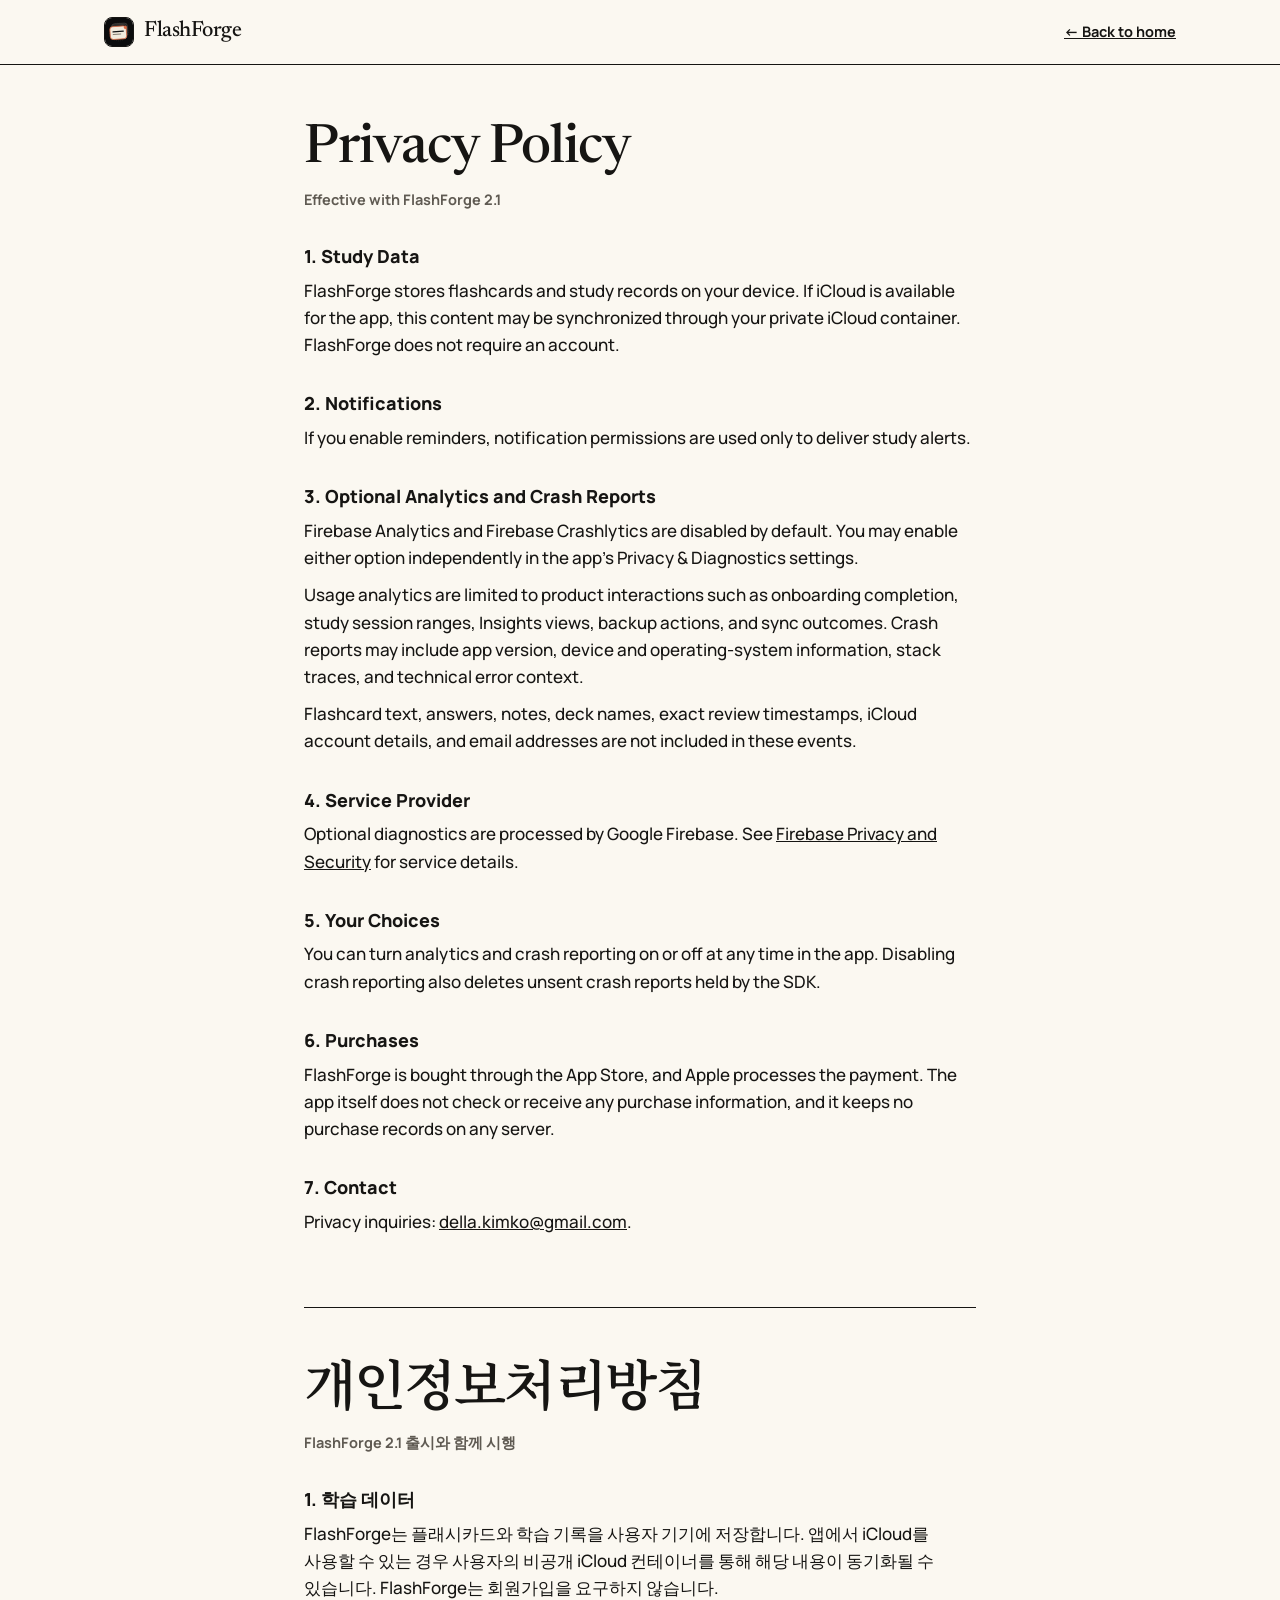
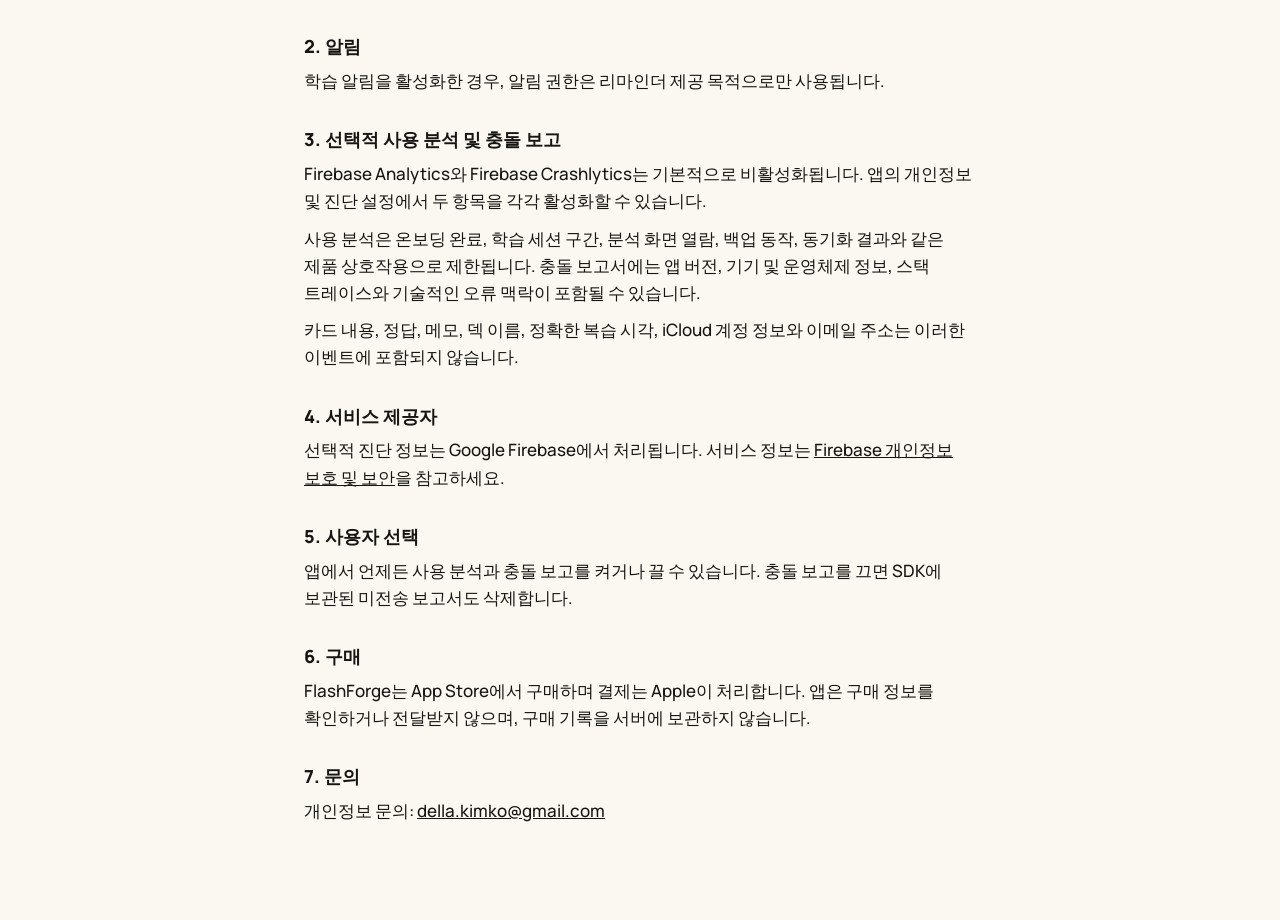
==== commit 047473e4: "Merge branch 'task/2.1-all-paid'" ====
--- a/docs/privacy.html
+++ b/docs/privacy.html
@@ -45,7 +45,7 @@
       <p>You can turn analytics and crash reporting on or off at any time in the app. Disabling crash reporting also deletes unsent crash reports held by the SDK.</p>
 
       <h2>6. Purchases</h2>
-      <p>Purchases are processed by Apple through the App Store. FlashForge receives only whether your Apple Account bought the app or the in-app unlock, and when it first downloaded the app. It does not receive your name, payment details, or billing address, and it keeps no purchase records on any server.</p>
+      <p>FlashForge is bought through the App Store, and Apple processes the payment. The app itself does not check or receive any purchase information, and it keeps no purchase records on any server.</p>
 
       <h2>7. Contact</h2>
       <p>Privacy inquiries: <a href="mailto:della.kimko@gmail.com">della.kimko@gmail.com</a>.</p>
@@ -73,7 +73,7 @@
       <p>앱에서 언제든 사용 분석과 충돌 보고를 켜거나 끌 수 있습니다. 충돌 보고를 끄면 SDK에 보관된 미전송 보고서도 삭제합니다.</p>
 
       <h2>6. 구매</h2>
-      <p>구매는 App Store를 통해 Apple이 처리합니다. FlashForge는 사용자의 Apple 계정이 앱이나 인앱 잠금 해제를 구매했는지, 앱을 처음 내려받은 시점만 전달받습니다. 이름, 결제 정보, 청구지 주소는 받지 않으며 구매 기록을 서버에 보관하지 않습니다.</p>
+      <p>FlashForge는 App Store에서 구매하며 결제는 Apple이 처리합니다. 앱은 구매 정보를 확인하거나 전달받지 않으며, 구매 기록을 서버에 보관하지 않습니다.</p>
 
       <h2>7. 문의</h2>
       <p>개인정보 문의: <a href="mailto:della.kimko@gmail.com">della.kimko@gmail.com</a></p>
